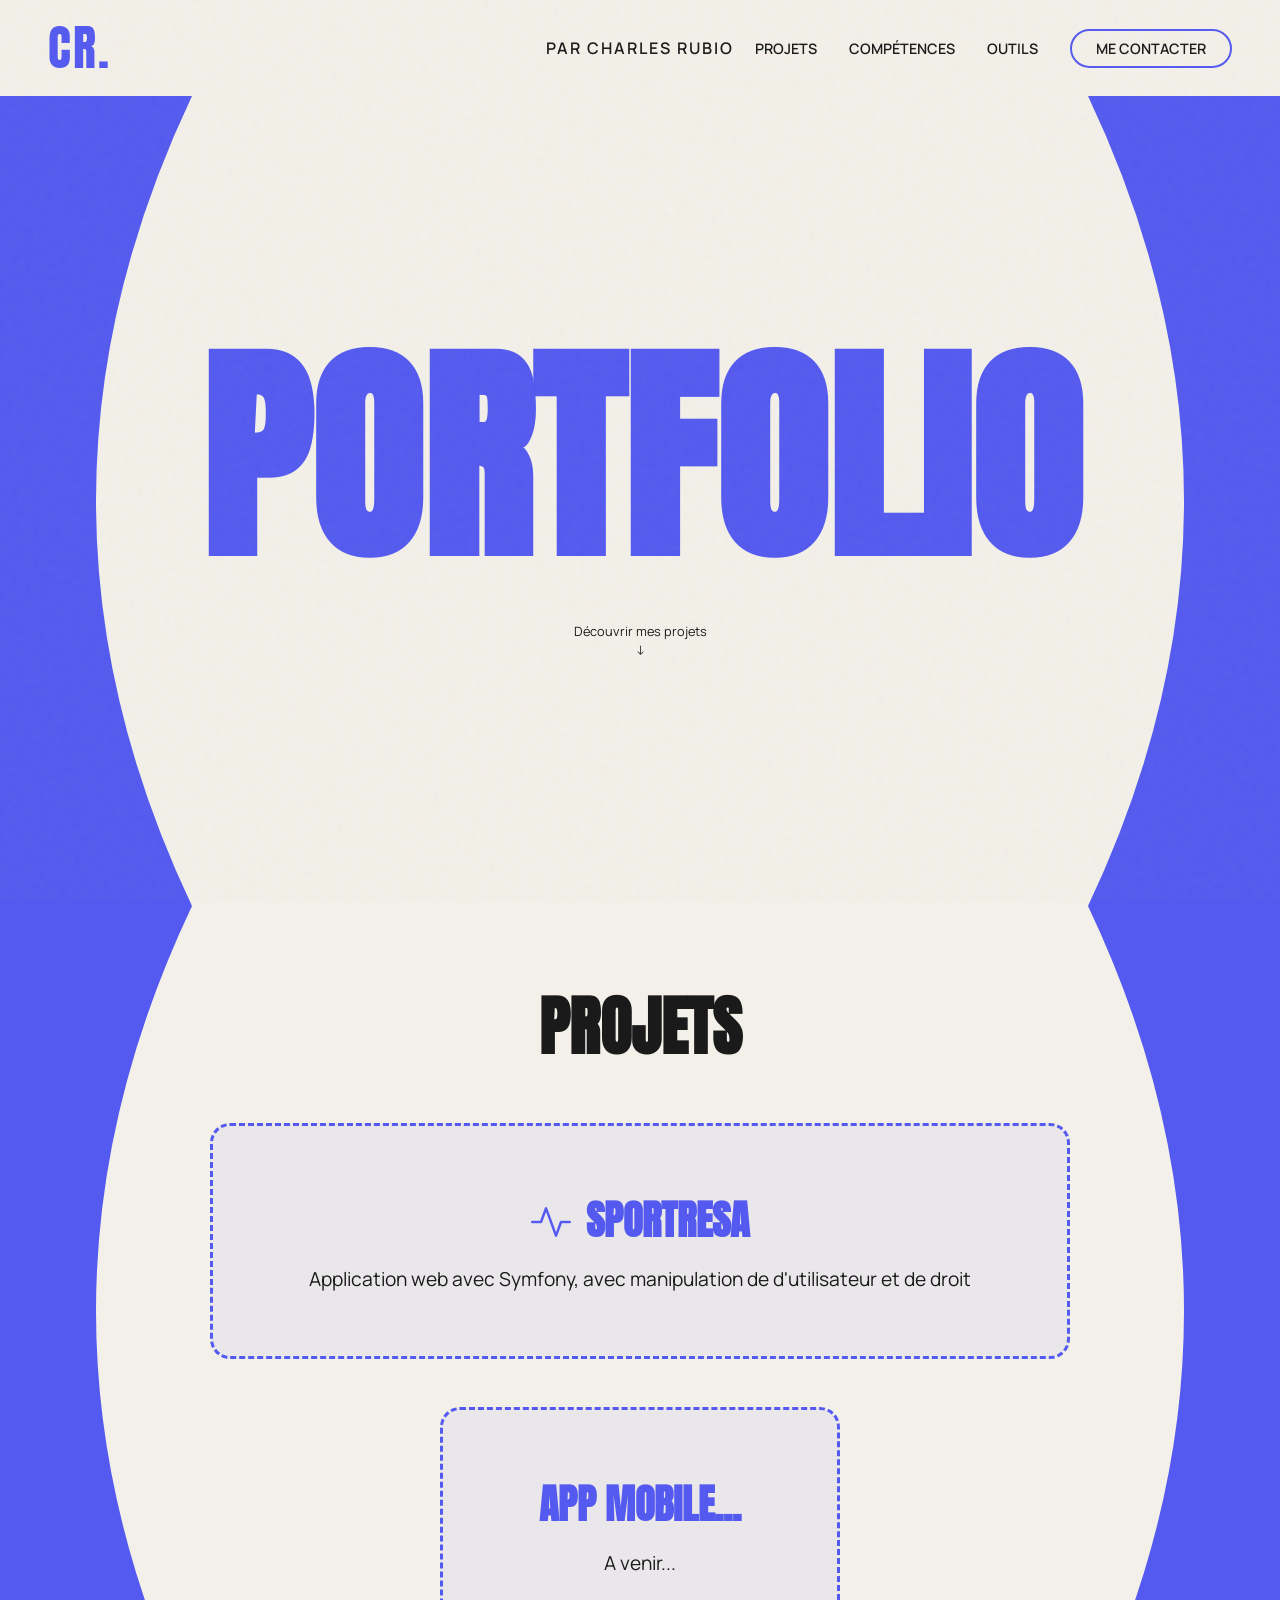
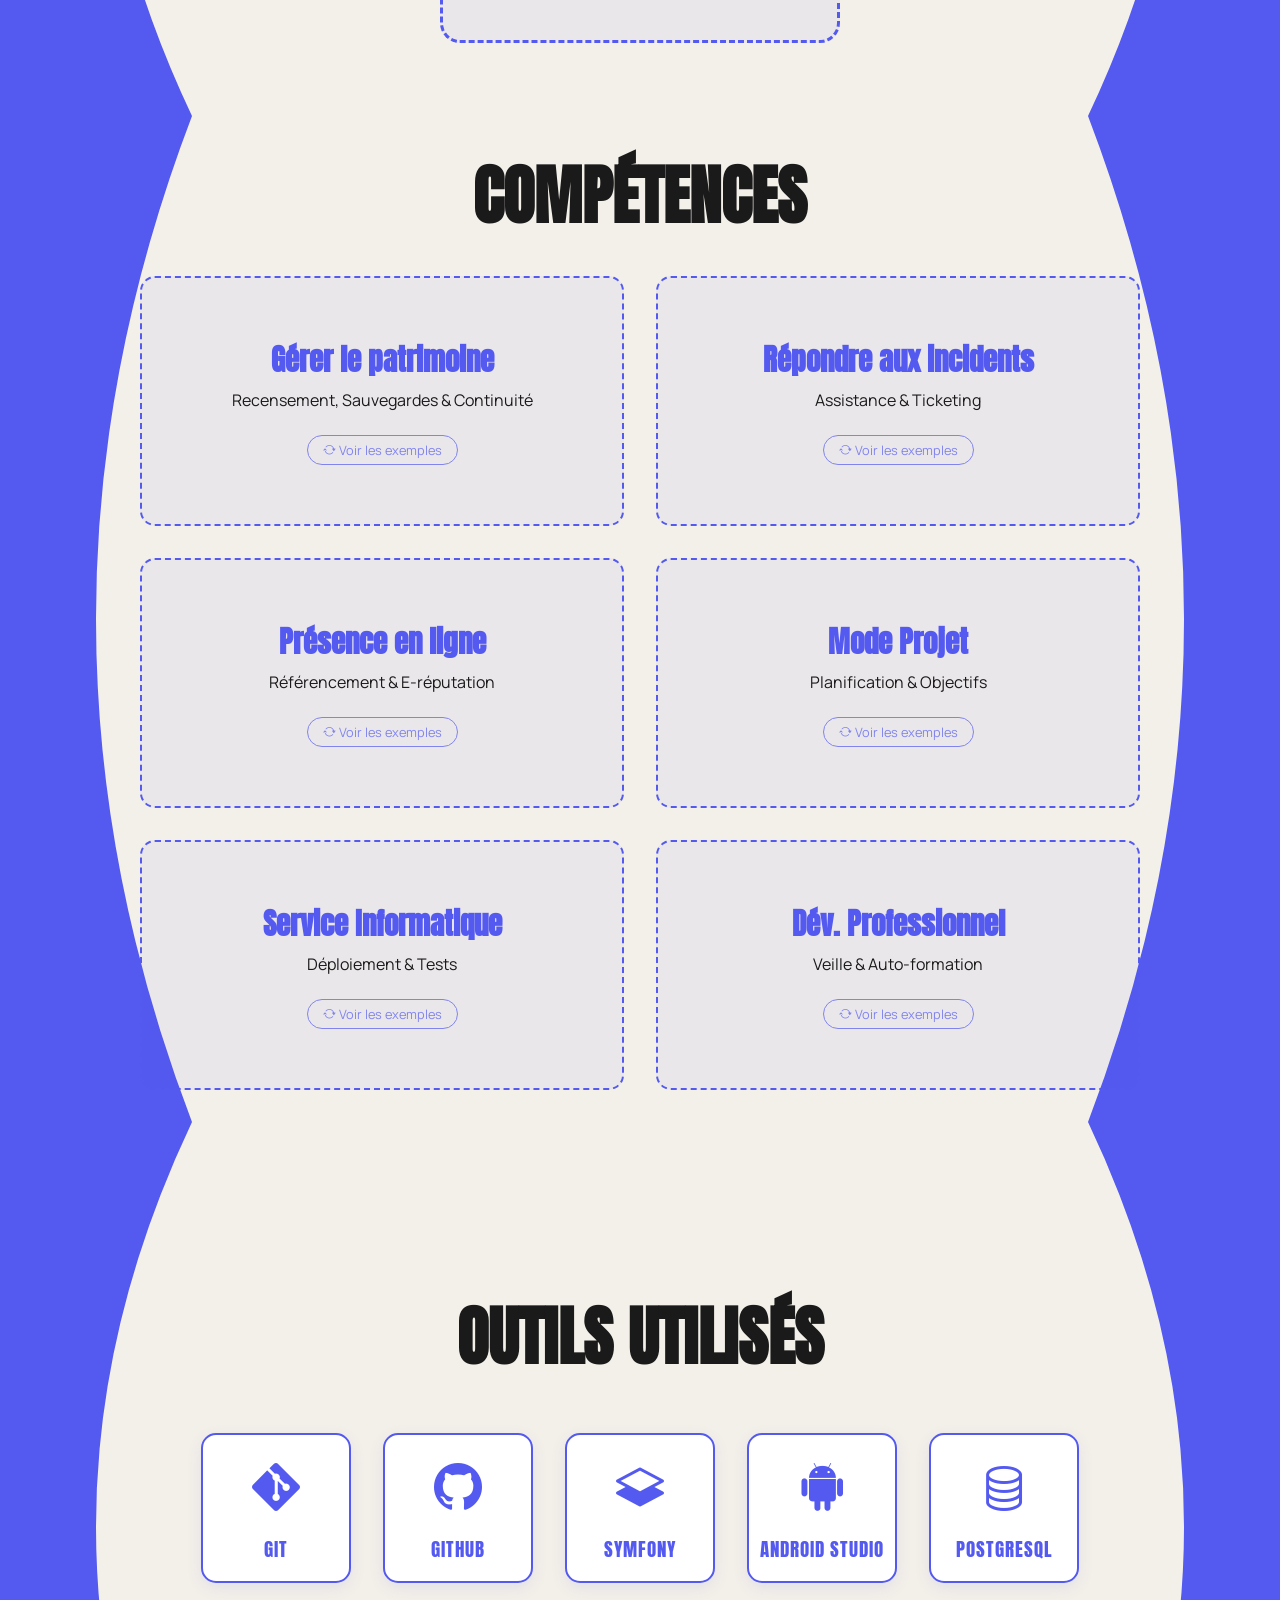
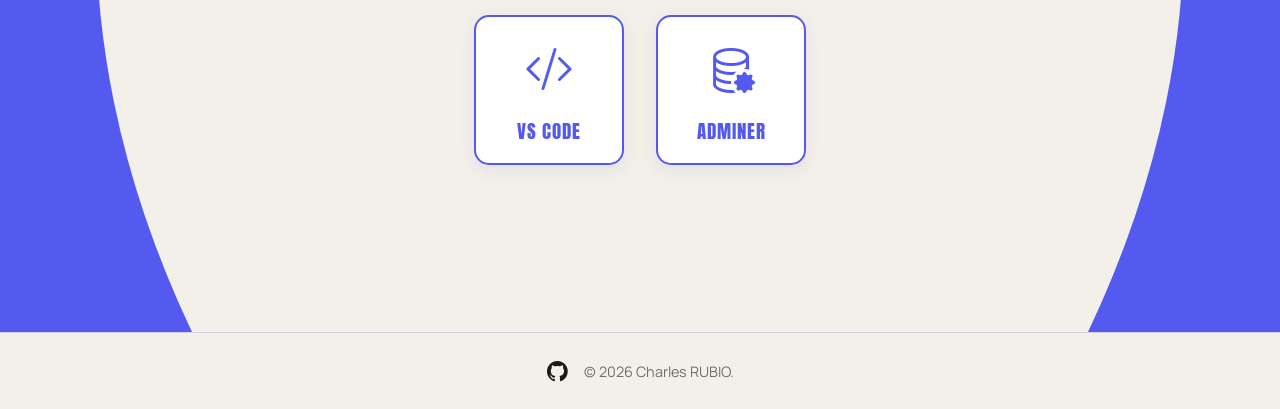
==== index.html @ 104f01c3 "27/03/2026 x2" ====
<!DOCTYPE html>
<html lang="fr">
<head>
    <meta charset="UTF-8">
    <meta name="viewport" content="width=device-width, initial-scale=1.0">
    <title>Portfolio - Charles RUBIO</title>
    
    <link rel="preconnect" href="https://fonts.googleapis.com">
    <link rel="preconnect" href="https://fonts.gstatic.com" crossorigin>
    <link href="https://fonts.googleapis.com/css2?family=Anton&family=Manrope:wght@400;600&display=swap" rel="stylesheet">
    <link rel="stylesheet" href="https://cdn.jsdelivr.net/npm/bootstrap-icons@1.11.3/font/bootstrap-icons.min.css">
    <link rel="stylesheet" href="style.css">
</head>
<body>
    <div class="noise-overlay"></div>

    <header>
        <div class="logo-text">CR.</div>
        
        <p class="author-name-header">Par <span id="myName">Charles RUBIO</span></p>
        
        <nav>
            <ul>
                <li><a href="#projects">Projets</a></li>
                <li><a href="#skills">Compétences</a></li>
                <li><a href="#tools">Outils</a></li>
                <li><a href="#" class="btn-contact">Me contacter</a></li>
            </ul>
        </nav>
    </header>

    <main>
        <section id="hero" class="fullscreen-section">
            <div class="shape-container left">
                <svg viewBox="0 0 100 400" preserveAspectRatio="none">
                    <path d="M0,0 H100 Q0,200 100,400 H0 Z" fill="#545AEF"/>
                </svg>
            </div>

            <div class="hero-content">
                 <div class="center-block">
                    <h1 class="main-title">PORTFOLIO</h1>
                    <div class="scroll-indicator">
                        <a href="#projects" style="text-decoration: none; color: inherit;">
                            <span>Découvrir mes projets</span>
                            <div class="arrow">↓</div>
                        </a>
                    </div>
                </div>
            </div>

            <div class="shape-container right">
                <svg viewBox="0 0 100 400" preserveAspectRatio="none">
                    <path d="M0,0 H100 V400 H0 Q100,200 0,0 Z" fill="#545AEF"/>
                </svg>
            </div>
        </section>


        <section id="projects" class="fullscreen-section">
             <div class="shape-container left">
                <svg viewBox="0 0 100 400" preserveAspectRatio="none">
                    <path d="M0,0 H100 Q0,200 100,400 H0 Z" fill="#545AEF"/>
                </svg>
            </div>

            <div class="projects-content">
                <h2 class="section-title">PROJETS</h2>
                
                <div class="project-placeholder">
                    <h3><i class="bi bi-activity"></i> SportResa</h3>
                    <p>Application web avec Symfony, avec manipulation de d'utilisateur et de droit</p>
                </div>
                <div class="project-placeholder">
                    <h3>App Mobile...</h3>
                    <p>A venir...</p>
                </div>
            </div>

             <div class="shape-container right">
                <svg viewBox="0 0 100 400" preserveAspectRatio="none">
                    <path d="M0,0 H100 V400 H0 Q100,200 0,0 Z" fill="#545AEF"/>
                </svg>
            </div>
        </section>

        <section id="skills" class="fullscreen-section">
            <div class="shape-container left">
                <svg viewBox="0 0 100 400" preserveAspectRatio="none">
                    <path d="M0,0 H100 Q0,200 100,400 H0 Z" fill="#545AEF"/>
                </svg>
            </div>

            <div class="skills-content">
                <h2 class="section-title">COMPÉTENCES</h2>
                
                <div class="skills-grid">
                    
                    <div class="skill-card" onclick="this.classList.toggle('flipped')">
                        <div class="skill-card-inner">
                            <div class="skill-card-front">
                                <h3>Gérer le patrimoine</h3>
                                <p>Recensement, Sauvegardes & Continuité</p>
                                <span class="click-info"><i class="bi bi-arrow-repeat"></i> Voir les exemples</span>
                            </div>
                            <div class="skill-card-back">
                                <h3>Réalisations</h3>
                                <ul>
                                    <li>Cas Incendie OVH</li>
                                    <li>Mise en place GLPI</li>
                                    <li>#########</li>
                                </ul>
                                <a href="/Compétence/comp1.html" class="btn-see-more" onclick="event.stopPropagation()">Voir plus</a>
                            </div>
                        </div>
                    </div>

                    <div class="skill-card" onclick="this.classList.toggle('flipped')">
                        <div class="skill-card-inner">
                            <div class="skill-card-front">
                                <h3>Répondre aux incidents</h3>
                                <p>Assistance & Ticketing</p>
                                <span class="click-info"><i class="bi bi-arrow-repeat"></i> Voir les exemples</span>
                            </div>
                            <div class="skill-card-back">
                                <h3>Réalisations</h3>
                                <ul>
                                    <li>Langage VBA</li>
                                    <li>KeyPassXC</li>
                                    <li>#########</li>
                                </ul>
                                <a href="/Compétence/comp2.html" class="btn-see-more" onclick="event.stopPropagation()">Voir plus</a>
                            </div>
                        </div>
                    </div>

                    <div class="skill-card" onclick="this.classList.toggle('flipped')">
                        <div class="skill-card-inner">
                            <div class="skill-card-front">
                                <h3>Présence en ligne</h3>
                                <p>Référencement & E-réputation</p>
                                <span class="click-info"><i class="bi bi-arrow-repeat"></i> Voir les exemples</span>
                            </div>
                            <div class="skill-card-back">
                                <h3>Réalisations</h3>
                                <ul>
                                    <li>Optimisation SEO (Exemple)</li>
                                    <li>Analyse de trafic Web</li>
                                </ul>
                                <a href="/Compétence/comp3.html" class="btn-see-more" onclick="event.stopPropagation()">Voir plus</a>
                            </div>
                        </div>
                    </div>

                    <div class="skill-card" onclick="this.classList.toggle('flipped')">
                        <div class="skill-card-inner">
                            <div class="skill-card-front">
                                <h3>Mode Projet</h3>
                                <p>Planification & Objectifs</p>
                                <span class="click-info"><i class="bi bi-arrow-repeat"></i> Voir les exemples</span>
                            </div>
                            <div class="skill-card-back">
                                <h3>Réalisations</h3>
                                <ul>
                                    <li>Git & GitHub</li>
                                    <li>SportResa</li>
                                    <li>Projet Mobile</li>
                                </ul>
                                <a href="/Compétence/comp4.html" class="btn-see-more" onclick="event.stopPropagation()">Voir plus</a>
                            </div>
                        </div>
                    </div>

                    <div class="skill-card" onclick="this.classList.toggle('flipped')">
                        <div class="skill-card-inner">
                            <div class="skill-card-front">
                                <h3>Service Informatique</h3>
                                <p>Déploiement & Tests</p>
                                <span class="click-info"><i class="bi bi-arrow-repeat"></i> Voir les exemples</span>
                            </div>
                            <div class="skill-card-back">
                                <h3>Réalisations</h3>
                                <ul>
                                    <li>###</li>
                                    <li>###</li>
                                    <li>###</li>
                                </ul>
                                <a href="/Compétence/comp5.html" class="btn-see-more" onclick="event.stopPropagation()">Voir plus</a>
                            </div>
                        </div>
                    </div>

                    <div class="skill-card" onclick="this.classList.toggle('flipped')">
                        <div class="skill-card-inner">
                            <div class="skill-card-front">
                                <h3>Dév. Professionnel</h3>
                                <p>Veille & Auto-formation</p>
                                <span class="click-info"><i class="bi bi-arrow-repeat"></i> Voir les exemples</span>
                            </div>
                            <div class="skill-card-back">
                                <h3>Réalisations</h3>
                                <ul>
                                    <li>Veille Informatique</li>
                                    <li>###</li>
                                    <li>###</li>
                                </ul>
                                <a href="/Compétence/comp6.html" class="btn-see-more" onclick="event.stopPropagation()">Voir plus</a>
                            </div>
                        </div>
                    </div>

                </div>
            </div>

            <div class="shape-container right">
                <svg viewBox="0 0 100 400" preserveAspectRatio="none">
                    <path d="M0,0 H100 V400 H0 Q100,200 0,0 Z" fill="#545AEF"/>
                </svg>
            </div>
        </section>

        <section id="tools" class="fullscreen-section">
            <div class="shape-container left">
                <svg viewBox="0 0 100 400" preserveAspectRatio="none">
                    <path d="M0,0 H100 Q0,200 100,400 H0 Z" fill="#545AEF"/>
                </svg>
            </div>

            <div class="tools-content">
                <h2 class="section-title">OUTILS UTILISÉS</h2>
                
                <div class="tools-grid">
                    
                    <div class="tool-card">
                        <i class="bi bi-git"></i>
                        <span>Git</span>
                    </div>

                    <div class="tool-card">
                        <i class="bi bi-github"></i>
                        <span>GitHub</span>
                    </div>

                    <div class="tool-card">
                        <i class="bi bi-layers-half"></i> 
                        <span>Symfony</span>
                    </div>

                    <div class="tool-card">
                        <i class="bi bi-android2"></i>
                        <span>Android Studio</span>
                    </div>

                    <div class="tool-card">
                        <i class="bi bi-database"></i>
                        <span>PostgreSQL</span>
                    </div>

                    <div class="tool-card">
                        <i class="bi bi-code-slash"></i>
                        <span>VS Code</span>
                    </div>

                    <div class="tool-card">
                        <i class="bi bi-database-gear"></i>
                        <span>Adminer</span>
                    </div>

                </div>
            </div>

            <div class="shape-container right">
                <svg viewBox="0 0 100 400" preserveAspectRatio="none">
                    <path d="M0,0 H100 V400 H0 Q100,200 0,0 Z" fill="#545AEF"/>
                </svg>
            </div>
        </section>

    </main> 
    
    <footer>
        <div class="footer-content">
            <div class="social-links">
                <a href="https://github.com/Charlous4" target="_blank" title="Mon GitHub">
                    <i class="bi bi-github"></i>
                </a>
            </div>
            <p>&copy; 2026 Charles RUBIO.</p>
        </div>
    </footer>

    <div id="contactModal" class="modal-overlay">
        <div class="modal-content">
            <span class="close-modal">&times;</span>
            
            <h2>Me contacter</h2>
            
            
            <div class="contact-info">
                <div class="contact-item">
                    <i class="bi bi-phone"></i>
                    <a href="tel:+33769404542">07 69 40 45 42</a>
                </div>

                <div class="contact-item">
                    <i class="bi bi-envelope"></i>
                    <a href="mailto:charles-rubio@outlook.com">charles.rubio@outlook.fr</a>
                </div>

                <div class="contact-item">
                    <i class="bi bi-envelope-at"></i>
                    <a href="mailto:charles.rubio@lycee-guychauvet.fr">charles.rubio@lycee-guychauvet.fr</a>
                </div>
            </div>
        </div>
    </div>

    

   <script src="script.js"></script>
</body>
</html>
---- style.css ----
/* --- Variables & Reset --- */
:root {
    --bg-color: #F3F0E9;
    --accent-color: #545AEF;
    --text-dark: #1a1a1a;
    --font-display: 'Anton', sans-serif;
    --font-body: 'Manrope', sans-serif;
}

html {
    scroll-behavior: smooth;
}

* {
    margin: 0;
    padding: 0;
    box-sizing: border-box;
}

body {
    background-color: var(--bg-color);
    font-family: var(--font-body);
    color: var(--accent-color);
    overflow-x: hidden;
    display: flex;
    flex-direction: column;
}

/* --- Texture (Noise) --- */
.noise-overlay {
    position: fixed;
    top: 0;
    left: 0;
    width: 100%;
    height: 100%;
    pointer-events: none;
    z-index: 999;
    opacity: 0.04;
    background-image: url("data:image/svg+xml,%3Csvg viewBox='0 0 200 200' xmlns='http://www.w3.org/2000/svg'%3E%3Cfilter id='noiseFilter'%3E%3CfeTurbulence type='fractalNoise' baseFrequency='0.65' numOctaves='3' stitchTiles='stitch'/%3E%3C/filter%3E%3Crect width='100%25' height='100%25' filter='url(%23noiseFilter)'/%3E%3C/svg%3E");
}

/* --- Header / Navigation --- */
header {
    position: relative;
    display: flex;
    justify-content: space-between;
    align-items: center;
    padding: 1.5rem 3rem; 
    z-index: 100;
}

/* NOUVEAU : Style du Logo Texte (CR.) */
.logo-text {
    font-family: var(--font-display);
    font-size: 3rem;
    color: var(--accent-color);
    letter-spacing: 2px;
    line-height: 1;
    cursor: default;
}

/* Centrage du nom dans le header */
.author-name-header {
    position: absolute;
    left: 50%;
    transform: translateX(-50%);
    font-family: var(--font-body);
    font-weight: 600;
    text-transform: uppercase;
    letter-spacing: 2px;
    color: var(--text-dark);
    margin: 0;
    white-space: nowrap;
}

nav ul {
    list-style: none;
    display: flex;
    gap: 2rem;
    align-items: center;
}

nav a {
    text-decoration: none;
    color: var(--text-dark);
    font-weight: 600;
    font-size: 0.9rem;
    text-transform: uppercase;
    transition: color 0.3s;
}

nav a:hover {
    color: var(--accent-color);
}

.btn-contact {
    border: 2px solid var(--accent-color);
    padding: 0.5rem 1.5rem;
    border-radius: 50px;
    transition: all 0.3s ease;
}

.btn-contact:hover {
    background-color: var(--accent-color);
    color: white;
}


/* --- Main Layout & Sections --- */
main {
    width: 100%;
}

/* Classe générique pour chaque slide (Hero, Projets, Skills...) */
.fullscreen-section {
    min-height: 90vh;
    position: relative;
    display: flex;
    justify-content: center;
    align-items: center;
    padding: 2rem 0;
}

/* --- Les Formes Bleues (SVG) --- */
.shape-container {
    position: absolute;
    top: 0;
    bottom: 0;
    width: 15vw;
    max-width: 200px;
    z-index: 1;
}

.shape-container.left { left: 0; }
.shape-container.right { right: 0; }

.shape-container svg {
    width: 100%;
    height: 100%;
    fill: var(--accent-color);
}

/* --- Contenu Hero (Slide 1) --- */
.hero-content {
    z-index: 5;
    text-align: center;
    position: relative;
    display: flex;
    align-items: center;
    justify-content: center;
    width: 100%;
}

.center-block {
    display: flex;
    flex-direction: column;
    align-items: center;
}

.main-title {
    font-family: var(--font-display);
    font-size: clamp(4rem, 18vw, 15rem); 
    line-height: 1;
    text-transform: uppercase;
    color: var(--accent-color);
    margin: 0;
    opacity: 0;
    transform: scale(0.9);
}

/* --- Contenu Projets (Slide 2) --- */
.projects-content {
    z-index: 5;
    text-align: center;
    display: flex;
    flex-direction: column;
    align-items: center;
    gap: 3rem;
    width: 100%;
    max-width: 1200px;
}

.section-title {
    font-family: var(--font-display);
    font-size: 4rem;
    text-transform: uppercase;
    color: var(--text-dark);
    margin: 0;
}

/* Le cadre en pointillés projets */
.project-placeholder {
    border: 3px dashed var(--accent-color);
    padding: 4rem 6rem;
    border-radius: 20px;
    background: rgba(84, 90, 239, 0.05);
    transition: transform 0.3s ease;
    cursor: pointer;
}

.project-placeholder:hover {
    transform: translateY(-10px);
    background: rgba(84, 90, 239, 0.1);
}

.project-placeholder h3 {
    font-family: var(--font-display);
    font-size: 2.5rem;
    text-transform: uppercase;
    margin-bottom: 1rem;
    color: var(--accent-color);
    
    /* Centrage icône + texte */
    display: flex; 
    align-items: center; 
    justify-content: center;
    gap: 15px;
}

.project-placeholder p {
    font-size: 1.2rem;
    color: var(--text-dark);
}

/* --- Contenu Compétences (Slide 3 - Grille) --- */
.skills-content {
    z-index: 5;
    display: flex;
    flex-direction: column;
    align-items: center;
    width: 100%;
    padding: 0 2rem;
}

.skills-grid {
    display: grid;
    /* 2 colonnes x 3 lignes */
    grid-template-columns: repeat(2, 1fr); 
    gap: 2rem;
    width: 100%;
    max-width: 1000px;
    margin-top: 2rem;
}

.skill-card {
   background-color: transparent;
    
    /* C'EST ICI QUE TU RÈGLES LA TAILLE */
    /* Essaie de passer de 250px à 300px, 320px ou même 350px */
    min-height: 320px; 
    
    perspective: 1000px;
    cursor: pointer;
}

.skill-card:hover {
    transform: translateY(-5px);
    background: rgba(84, 90, 239, 0.15);
}

.skill-card h3 {
    font-family: var(--font-display);
    font-size: 1.8rem;
    color: var(--accent-color);
    margin-bottom: 0.5rem;
}

.skill-card p {
    font-size: 1rem;
    color: var(--text-dark);
}

/* --- Indicateur Scroll --- */
.scroll-indicator {
    margin-top: 3rem;
    font-size: 0.8rem;
    color: var(--text-dark);
    display: flex;
    flex-direction: column;
    align-items: center;
    gap: 0.5rem;
    opacity: 0;
    animation: fadeIn 1s ease 1s forwards;
    cursor: pointer;
}

.arrow {
    animation: bounce 2s infinite;
}

@keyframes bounce {
    0%, 20%, 50%, 80%, 100% {transform: translateY(0);}
    40% {transform: translateY(-5px);}
    60% {transform: translateY(-3px);}
}

@keyframes fadeIn {
    to { opacity: 1; }
}

/* --- MOBILE RESPONSIVENESS (Tout regroupé ici) --- */
@media (max-width: 768px) {
    .shape-container { width: 10vw; }
    
    header { 
        padding: 1.5rem; 
        flex-direction: column; 
        gap: 1rem;
    }
    
    /* Nom sous le logo sur mobile */
    .author-name-header {
        position: static;
        transform: none;
        margin-top: 5px;
        font-size: 0.9rem;
    }

    /* Ajustement taille logo texte mobile */
    .logo-text {
        font-size: 2.5rem;
    }

    nav ul { display: none; } /* Menu caché */
    
    .section-title { font-size: 2.5rem; }
    
    .project-placeholder { padding: 2rem; width: 80%; }
    
    .skills-grid {
        grid-template-columns: 1fr; /* 1 seule colonne sur mobile */
    }
}
.skills-content {
    /* (Garde le style existant) */
    z-index: 5;
    display: flex;
    flex-direction: column;
    align-items: center;
    width: 100%;
    padding: 0 2rem;
}

.skills-grid {
    display: grid;
    grid-template-columns: repeat(2, 1fr); 
    gap: 2rem;
    width: 100%;
    max-width: 1000px;
    margin-top: 2rem;
}

/* Le conteneur de la carte (La scène 3D) */
.skill-card {
    background-color: transparent; /* Transparent car c'est l'inner qui a la couleur */
    min-height: 250px; /* On augmente la hauteur pour que le dos rentre bien */
    perspective: 1000px; /* Donne la profondeur 3D */
    cursor: pointer;
}

/* L'élément qui tourne */
.skill-card-inner {
    position: relative;
    width: 100%;
    height: 100%;
    text-align: center;
    transition: transform 0.6s; /* Durée de l'animation */
    transform-style: preserve-3d;
}

/* La classe qu'on ajoute en JS pour retourner la carte */
.skill-card.flipped .skill-card-inner {
    transform: rotateY(180deg);
}

.skill-card-front, .skill-card-back {
    position: absolute;
    top: 0;  /* <-- AJOUT IMPORTANT */
    left: 0; /* <-- AJOUT IMPORTANT */
    width: 100%;
    height: 100%;
    -webkit-backface-visibility: hidden; /* Safari */
    backface-visibility: hidden; /* Cache le dos quand on est de face */
    
    border: 2px dashed var(--accent-color);
    border-radius: 15px;
    padding: 2rem;
    display: flex;
    flex-direction: column;
    justify-content: center;
    align-items: center;
}

/* --- FACE AVANT --- */
.skill-card-front {
    background: rgba(84, 90, 239, 0.05); /* Le fond léger est ici maintenant */
    color: var(--text-dark);
    transform: rotateY(0deg); /* <-- AJOUT IMPORTANT pour corriger le bug */
    z-index: 2; /* S'assure que l'avant est bien au-dessus par défaut */
}

.skill-card-front h3 {
    font-family: var(--font-display);
    font-size: 1.8rem;
    color: var(--accent-color);
    margin-bottom: 0.5rem;
}

.click-info {
    margin-top: 1.5rem;
    font-size: 0.8rem;
    opacity: 0.7;
    color: var(--accent-color);
    border: 1px solid var(--accent-color);
    padding: 5px 15px;
    border-radius: 20px;
}

/* --- FACE ARRIÈRE --- */
.skill-card-back {
    background: var(--accent-color); /* Fond bleu opaque */
    color: white; 
    transform: rotateY(180deg);
    border-style: solid;
    z-index: 1; /* L'arrière reste derrière par défaut */
}

.skill-card-back h3 {
    font-family: var(--font-display);
    font-size: 1.5rem;
    border-bottom: 2px solid white;
    padding-bottom: 5px;
    margin-bottom: 1rem;
}

.skill-card-back ul {
    list-style: none;
    padding: 0;
    text-align: center;
}

.skill-card-back li {
    margin-bottom: 8px;
    font-size: 1rem;
}

/* --- RESPONSIVE --- */
@media (max-width: 768px) {
    .skills-grid {
        grid-template-columns: 1fr; 
    }
}

/* --- SECTION 4 : OUTILS (Petits carrés) --- */

.tools-content {
    z-index: 5;
    display: flex;
    flex-direction: column;
    align-items: center;
    width: 100%;
    padding: 0 2rem;
}

.tools-grid {
    display: flex;
    justify-content: center;
    flex-wrap: wrap; /* Permet de passer à la ligne si besoin */
    gap: 2rem;
    width: 100%;
    max-width: 900px;
    margin-top: 3rem;
}

.tool-card {
    /* Forme carrée */
    width: 150px;
    height: 150px;
    
    /* Style */
    background: white; /* Fond blanc pour ressortir sur le crème */
    border: 2px solid var(--accent-color); /* Bordure pleine pour changer des pointillés */
    border-radius: 15px;
    
    /* Centrage */
    display: flex;
    flex-direction: column;
    justify-content: center;
    align-items: center;
    gap: 15px;
    
    /* Animation */
    transition: all 0.3s ease;
    cursor: default;
    box-shadow: 0 5px 15px rgba(84, 90, 239, 0.1);
}

.tool-card:hover {
    transform: translateY(-10px) rotate(3deg); /* Petit effet fun au survol */
    background: var(--accent-color);
    color: white;
}

.tool-card i {
    font-size: 3rem; /* Grosse icône */
    transition: color 0.3s;
}

.tool-card span {
    font-family: var(--font-display);
    font-size: 1.2rem;
    text-transform: uppercase;
    letter-spacing: 1px;
}

/* Changement de couleur au survol */
.tool-card:hover i {
    color: white;
}

/* --- RESPONSIVE OUTILS --- */
@media (max-width: 768px) {
    .tool-card {
        width: 120px;
        height: 120px;
    }
    
    .tool-card i {
        font-size: 2rem;
    }
    
    .tool-card span {
        font-size: 1rem;
    }
}

/* --- FOOTER COMPACT --- */
footer {
    /* On réduit drastiquement le padding (de 3rem à 1rem) */
    padding: 1.5rem 0; 
    text-align: center;
    border-top: 1px solid rgba(84, 90, 239, 0.2);
    margin-top: auto;
}

.footer-content {
    display: flex;
    /* C'est ICI le secret : 'row' met les éléments côte à côte */
    flex-direction: row; 
    justify-content: center;
    align-items: center; /* Centre verticalement l'icône et le texte */
    gap: 1rem; /* Petit espace entre l'icône GitHub et le texte */
}

.social-links a {
    color: var(--text-dark);
    font-size: 1.3rem; /* Taille de l'icône ajustée */
    transition: transform 0.3s, color 0.3s;
    display: flex; /* Assure que l'icône est bien centrée */
}

.social-links a:hover {
    color: var(--accent-color);
    transform: scale(1.1); /* Petit effet de zoom au survol */
}

footer p {
    font-size: 0.9rem;
    opacity: 0.6;
    color: var(--text-dark);
    margin: 0; /* IMPORTANT : Enlève la marge par défaut du paragraphe */
}

/* --- FENÊTRE MODALE (Contact) --- */

/* Le fond sombre derrière la fenêtre */
.modal-overlay {
    display: none; /* Caché par défaut */
    position: fixed;
    z-index: 2000; /* Au-dessus de TOUT (le header est à 100) */
    left: 0;
    top: 0;
    width: 100%;
    height: 100%;
    background-color: rgba(26, 26, 26, 0.8); /* Fond sombre transparent */
    backdrop-filter: blur(5px); /* Petit effet de flou moderne */
    
    /* Flex pour centrer la boîte */
    justify-content: center;
    align-items: center;
    opacity: 0;
    transition: opacity 0.3s ease;
}

/* La boîte blanche au milieu */
.modal-content {
    background-color: #fff;
    padding: 3rem;
    border-radius: 20px;
    border: 2px solid var(--accent-color);
    width: 90%;
    max-width: 500px;
    position: relative;
    text-align: center;
    box-shadow: 0 10px 30px rgba(0,0,0,0.3);
    transform: scale(0.8);
    transition: transform 0.3s ease;
}

/* Animation d'ouverture */
.modal-overlay.active {
    opacity: 1;
}
.modal-overlay.active .modal-content {
    transform: scale(1);
}

/* Bouton fermer (la croix) */
.close-modal {
    position: absolute;
    top: 15px;
    right: 20px;
    font-size: 2rem;
    color: var(--text-dark);
    cursor: pointer;
    transition: color 0.3s;
}
.close-modal:hover { color: var(--accent-color); }

/* Contenu */
.modal-content h2 {
    font-family: var(--font-display);
    font-size: 2.5rem;
    color: var(--accent-color);
    margin-bottom: 0.5rem;
}

.modal-subtitle {
    margin-bottom: 2rem;
    color: var(--text-dark);
}

.contact-item {
    display: flex;
    align-items: center;
    gap: 15px;
    background: rgba(84, 90, 239, 0.05);
    padding: 1rem;
    border-radius: 10px;
    margin-bottom: 1rem;
    transition: background 0.3s;
}

.contact-item:hover {
    background: rgba(84, 90, 239, 0.15);
}

.contact-item i {
    font-size: 1.5rem;
    color: var(--accent-color);
}

.contact-item a {
    text-decoration: none;
    color: var(--text-dark);
    font-weight: 600;
    font-size: 1rem;
    word-break: break-all; /* Pour éviter que les mails longs dépassent sur mobile */
}

/* --- BOUTON "VOIR PLUS" (Dos de la carte) --- */
.btn-see-more {
    display: inline-block;
   margin-top: 1.5rem; /* Espace au-dessus du bouton */
    padding: 0.4rem 1.2rem;
    border: 2px solid white;
    border-radius: 50px;
    color: white;
    text-decoration: none;
    font-family: var(--font-body);
    font-weight: 600;
    font-size: 0.85rem;
    text-transform: uppercase;
    transition: all 0.3s ease;
}

.btn-see-more:hover {
    background-color: white;
    color: var(--accent-color); /* Le texte devient bleu au survol */
    transform: scale(1.05); /* Petit zoom */
}

/* =========================================
   STYLES DES SOUS-PAGES (COMPÉTENCES)
========================================= */

.subpage-body {
    /* Évite que le contenu soit caché sous un petit écran */
    display: block; 
    height: auto;
    min-height: 100vh;
}

.subpage-header {
    padding: 2rem 3rem;
    display: flex;
    justify-content: flex-start; /* Aligne le bouton à gauche */
    z-index: 100;
    position: relative;
    min-height: auto; /* Annule la hauteur de l'accueil */
}

/* Bouton Retour */
.btn-retour {
    display: inline-flex;
    align-items: center;
    gap: 10px;
    font-family: var(--font-body);
    font-weight: 600;
    font-size: 1.1rem;
    color: var(--text-dark);
    text-decoration: none;
    text-transform: uppercase;
    transition: transform 0.3s, color 0.3s;
}

.btn-retour i {
    font-size: 1.5rem;
    transition: transform 0.3s;
}

.btn-retour:hover {
    color: var(--accent-color);
}

.btn-retour:hover i {
    transform: translateX(-5px); /* La flèche recule un peu au survol */
}

/* Contenu Principal de la page Compétence */
.comp-main {
    padding: 0 3rem 4rem 3rem;
    max-width: 1000px;
    margin: 0 auto;
    width: 100%;
}

.comp-title {
    font-family: var(--font-display);
    font-size: clamp(2.5rem, 5vw, 4rem);
    color: var(--accent-color);
    text-align: center;
    margin-bottom: 3rem;
    letter-spacing: 1px;
}

/* Boîte de contenu */
.comp-content-box {
    background: rgba(255, 255, 255, 0.6);
    border: 2px solid var(--accent-color);
    border-radius: 20px;
    padding: 3rem;
}

.comp-intro h2, .comp-projects h2 {
    font-family: var(--font-display);
    color: var(--accent-color);
    font-size: 2rem;
    margin-bottom: 1rem;
    text-transform: uppercase;
}

.comp-intro p {
    font-size: 1.1rem;
    line-height: 1.6;
    color: var(--text-dark);
    margin-bottom: 3rem;
}

/* Style des réalisations */
.project-detail {
    background: white;
    border-left: 5px solid var(--accent-color);
    padding: 1.5rem;
    margin-bottom: 1.5rem;
    border-radius: 0 10px 10px 0;
    box-shadow: 0 4px 15px rgba(0,0,0,0.05);
    transition: transform 0.3s;
}

.project-detail:hover {
    transform: translateX(10px); /* Petit effet d'avancée */
}

.project-detail h3 {
    font-size: 1.3rem;
    color: var(--text-dark);
    margin-bottom: 0.5rem;
}

.project-detail p {
    color: #444;
    line-height: 1.5;
}

/* Responsive pour les sous-pages */
@media (max-width: 768px) {
    .subpage-header { padding: 1.5rem; }
    .comp-main { padding: 0 1.5rem 3rem 1.5rem; }
    .comp-content-box { padding: 1.5rem; }
}
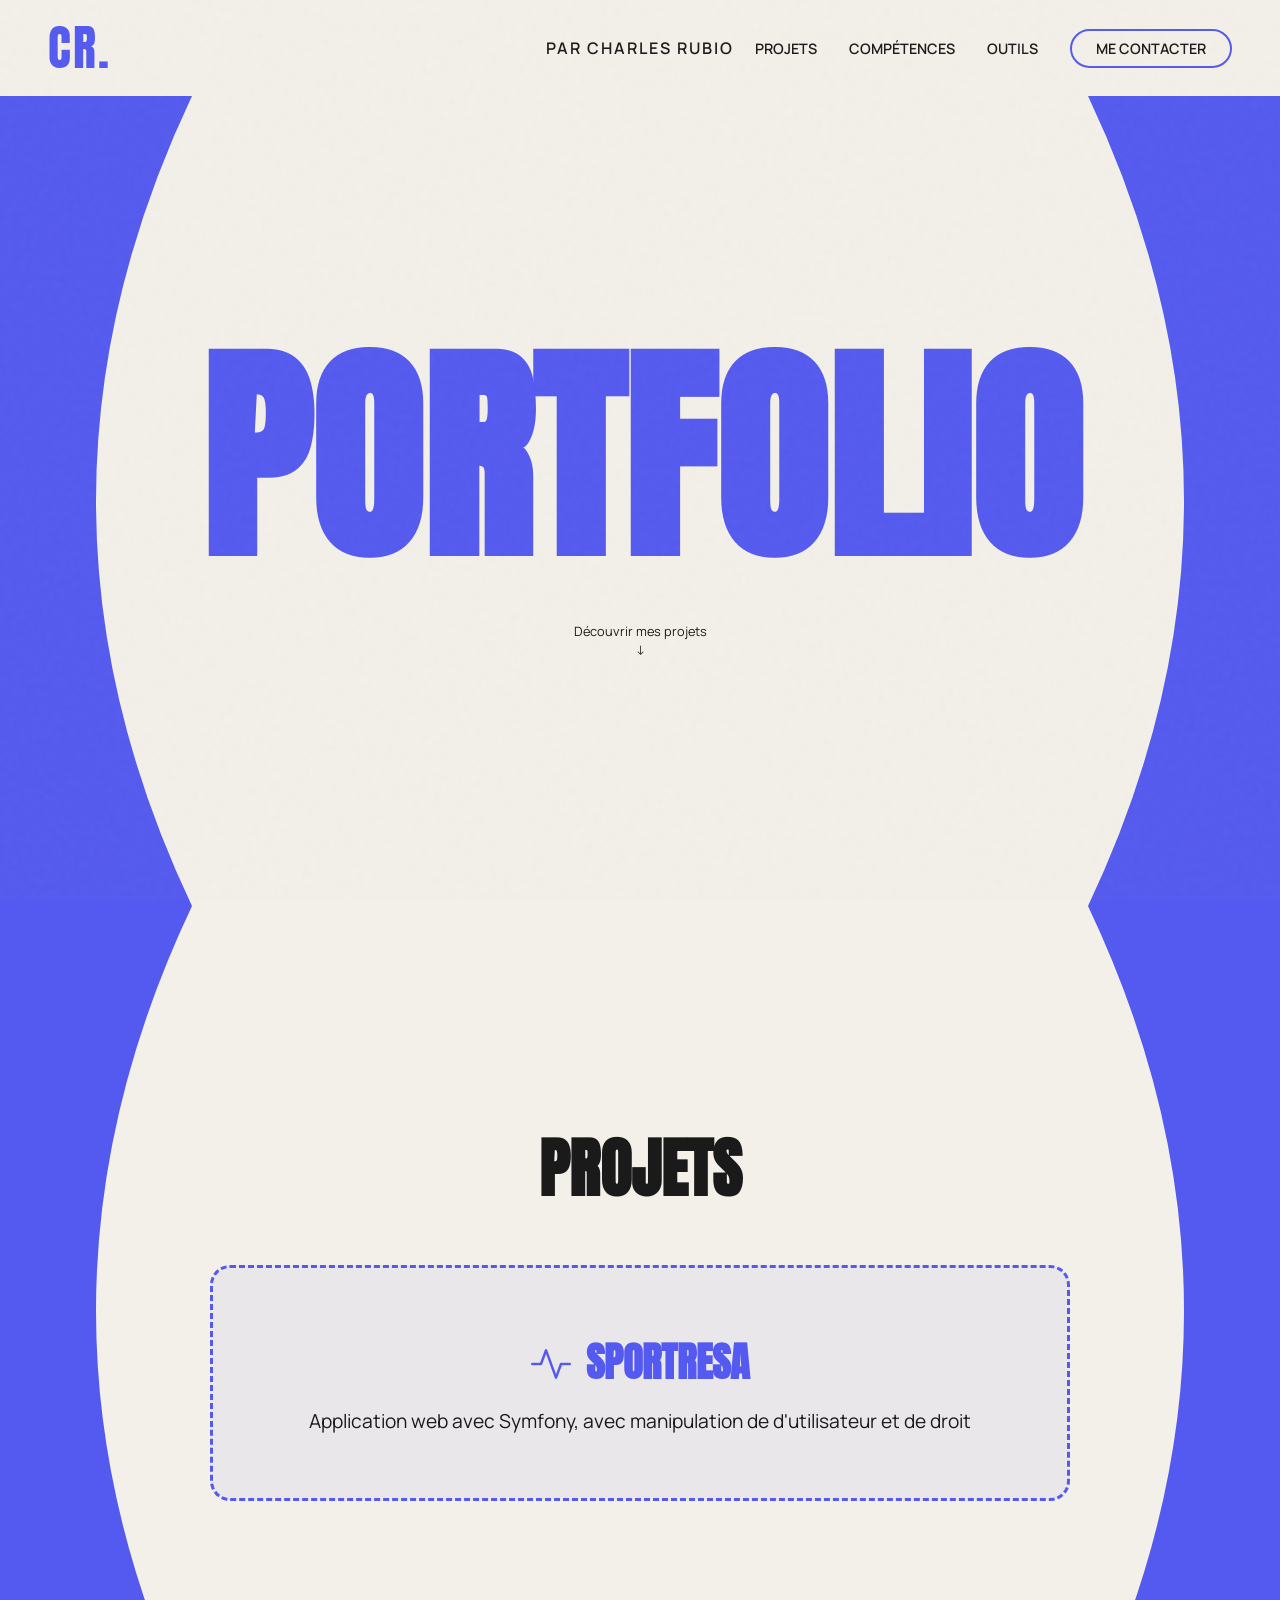
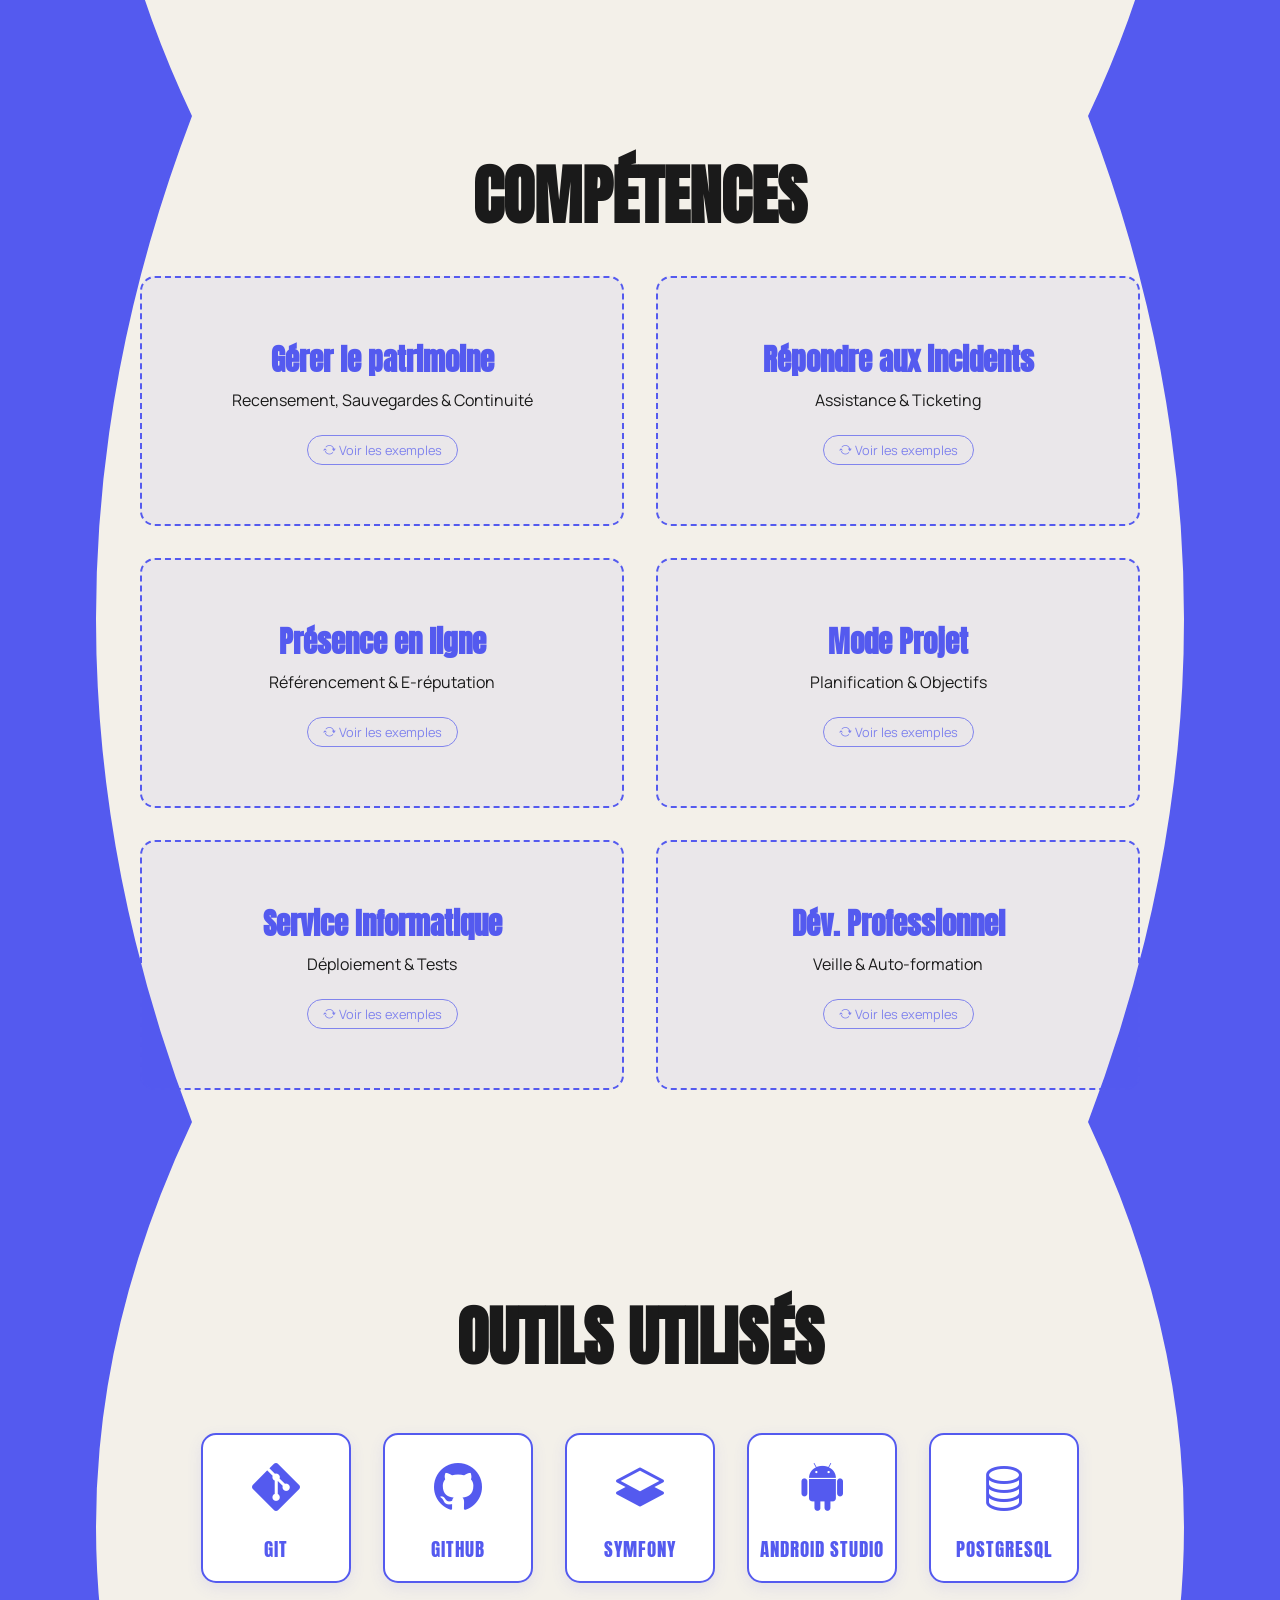
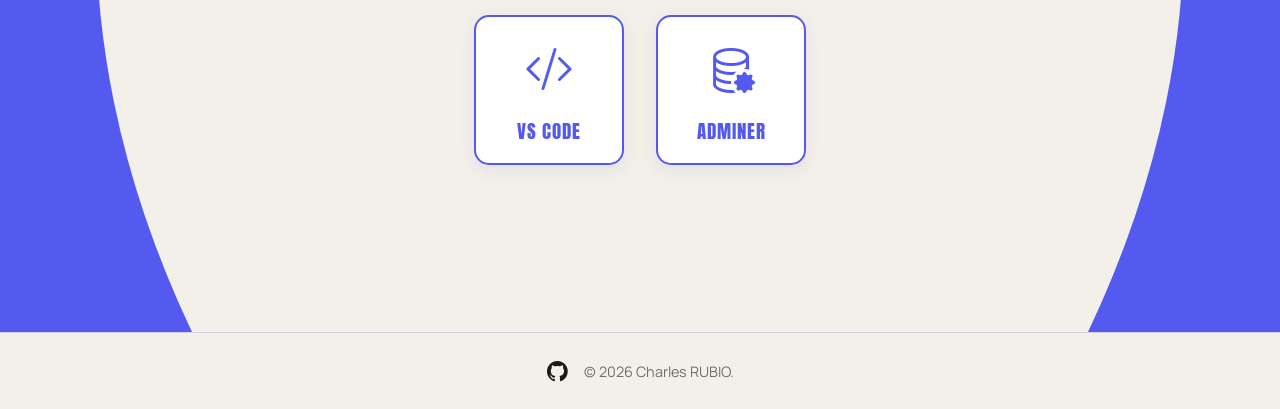
==== commit d925391a: "07/04/26" ====
--- a/index.html
+++ b/index.html
@@ -71,10 +71,6 @@
                     <h3><i class="bi bi-activity"></i> SportResa</h3>
                     <p>Application web avec Symfony, avec manipulation de d'utilisateur et de droit</p>
                 </div>
-                <div class="project-placeholder">
-                    <h3>App Mobile...</h3>
-                    <p>A venir...</p>
-                </div>
             </div>
 
              <div class="shape-container right">
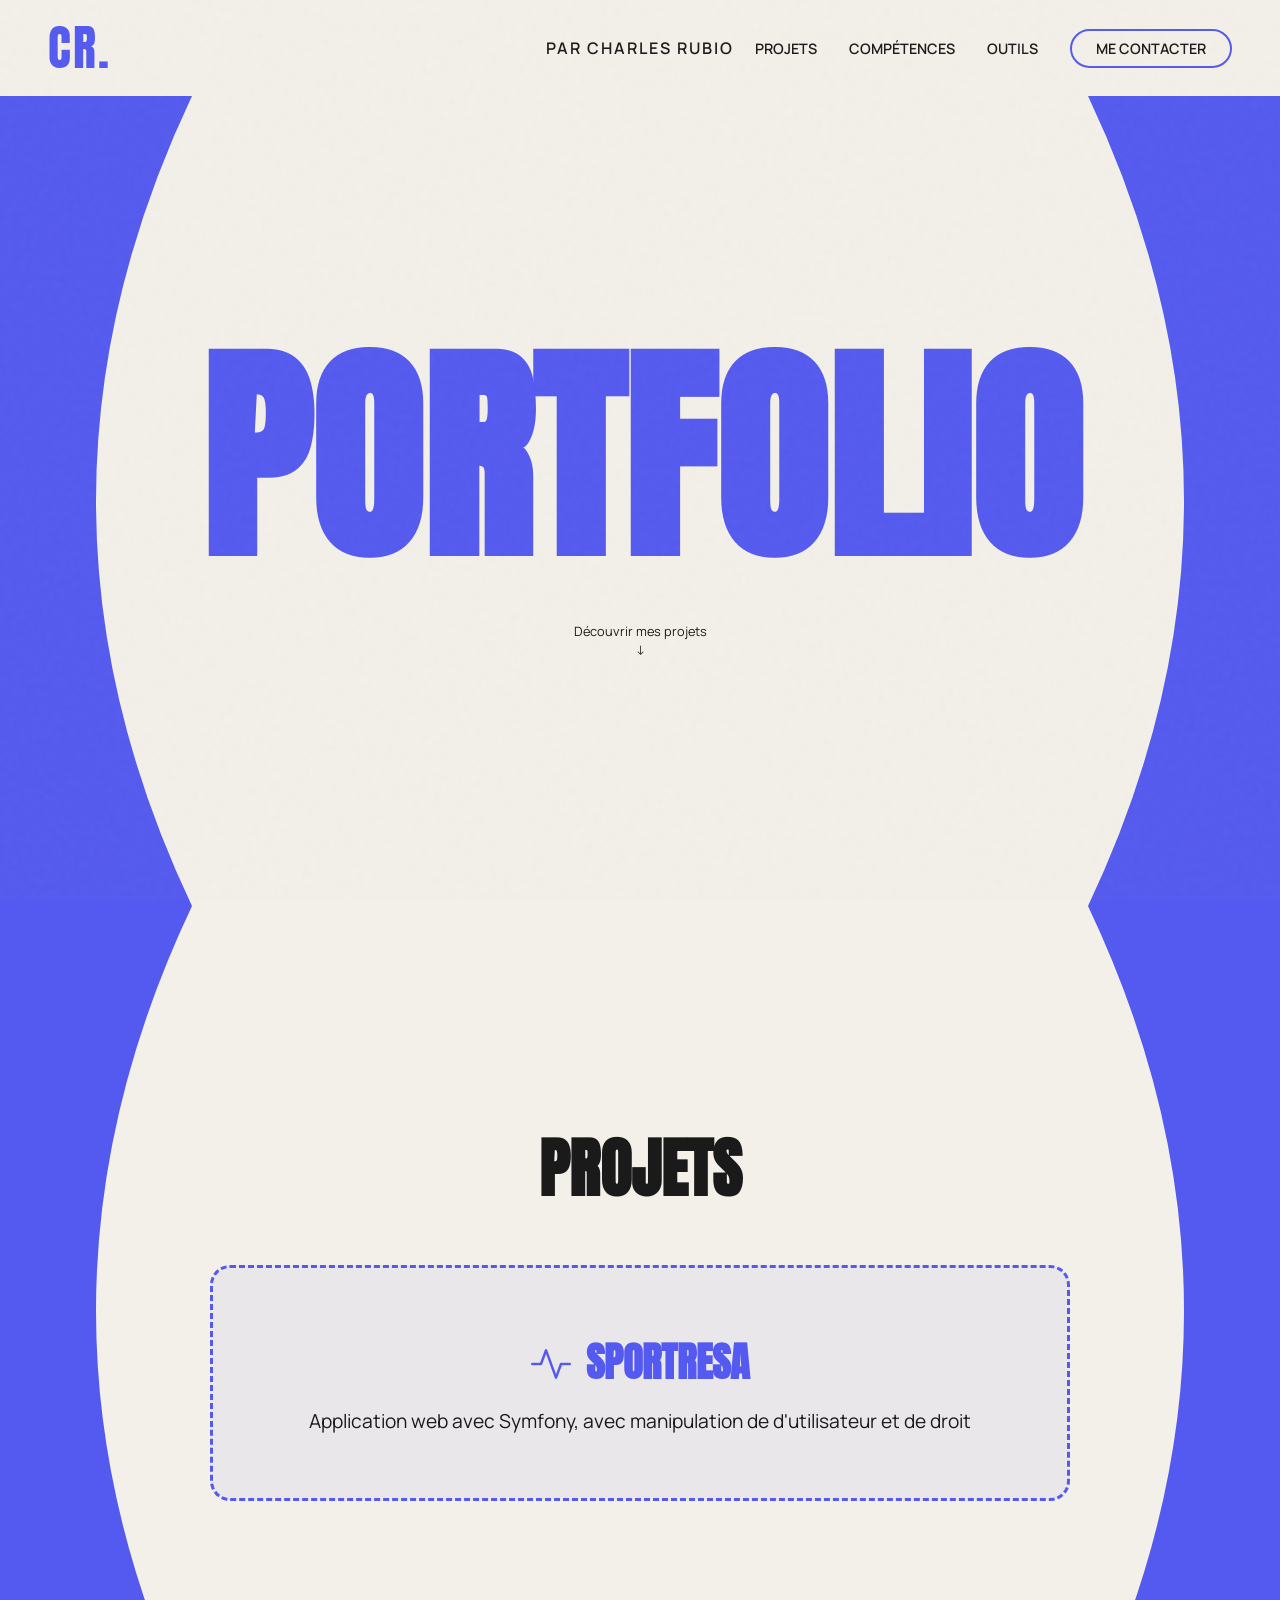
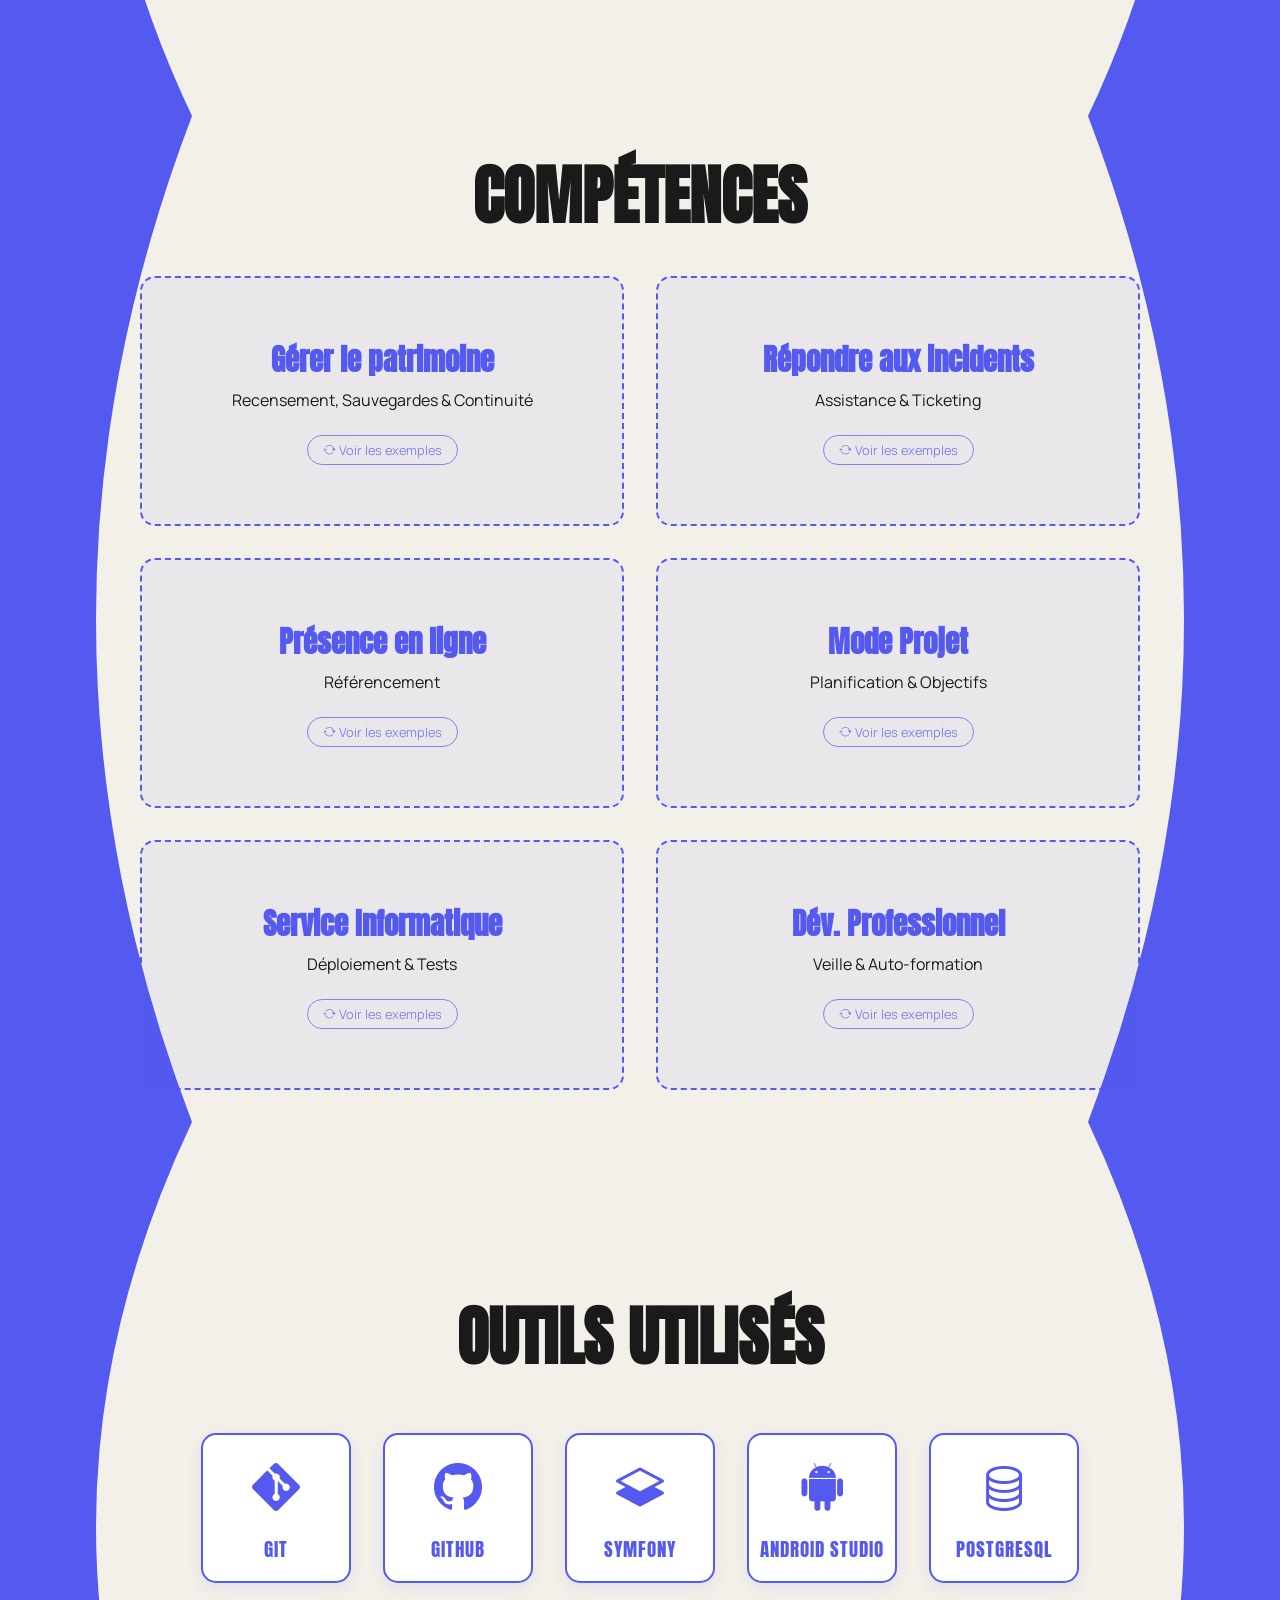
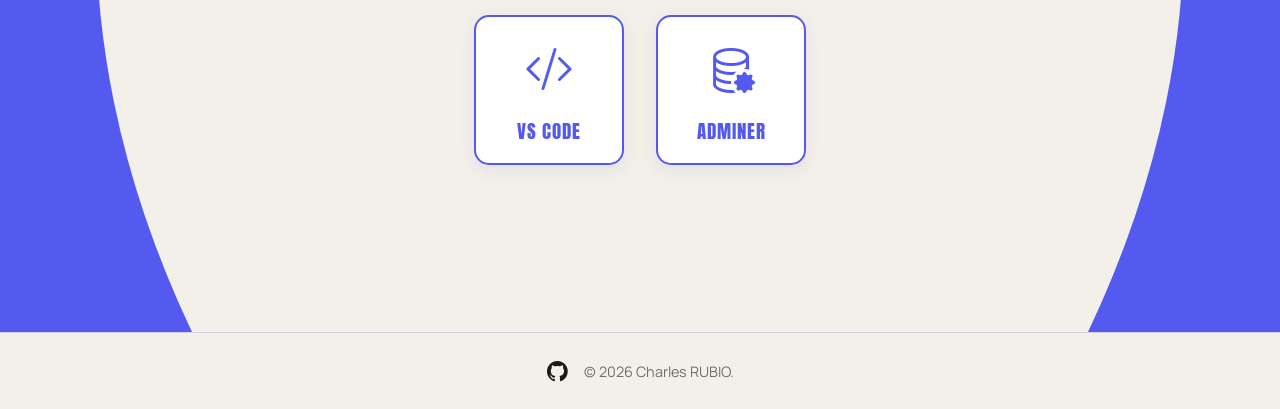
==== commit 499a8dac: "09/04/26" ====
--- a/index.html
+++ b/index.html
@@ -104,7 +104,6 @@
                                 <ul>
                                     <li>Cas Incendie OVH</li>
                                     <li>Mise en place GLPI</li>
-                                    <li>#########</li>
                                 </ul>
                                 <a href="/Compétence/comp1.html" class="btn-see-more" onclick="event.stopPropagation()">Voir plus</a>
                             </div>
@@ -123,7 +122,6 @@
                                 <ul>
                                     <li>Langage VBA</li>
                                     <li>KeyPassXC</li>
-                                    <li>#########</li>
                                 </ul>
                                 <a href="/Compétence/comp2.html" class="btn-see-more" onclick="event.stopPropagation()">Voir plus</a>
                             </div>
@@ -134,14 +132,13 @@
                         <div class="skill-card-inner">
                             <div class="skill-card-front">
                                 <h3>Présence en ligne</h3>
-                                <p>Référencement & E-réputation</p>
-                                <span class="click-info"><i class="bi bi-arrow-repeat"></i> Voir les exemples</span>
-                            </div>
-                            <div class="skill-card-back">
-                                <h3>Réalisations</h3>
-                                <ul>
-                                    <li>Optimisation SEO (Exemple)</li>
-                                    <li>Analyse de trafic Web</li>
+                                <p>Référencement</p>
+                                <span class="click-info"><i class="bi bi-arrow-repeat"></i> Voir les exemples</span>
+                            </div>
+                            <div class="skill-card-back">
+                                <h3>Réalisations</h3>
+                                <ul>
+                                    <li>TP Référencement Web</li>
                                 </ul>
                                 <a href="/Compétence/comp3.html" class="btn-see-more" onclick="event.stopPropagation()">Voir plus</a>
                             </div>
@@ -160,7 +157,6 @@
                                 <ul>
                                     <li>Git & GitHub</li>
                                     <li>SportResa</li>
-                                    <li>Projet Mobile</li>
                                 </ul>
                                 <a href="/Compétence/comp4.html" class="btn-see-more" onclick="event.stopPropagation()">Voir plus</a>
                             </div>
@@ -177,9 +173,7 @@
                             <div class="skill-card-back">
                                 <h3>Réalisations</h3>
                                 <ul>
-                                    <li>###</li>
-                                    <li>###</li>
-                                    <li>###</li>
+                                    <li>Documentation Docker</li>
                                 </ul>
                                 <a href="/Compétence/comp5.html" class="btn-see-more" onclick="event.stopPropagation()">Voir plus</a>
                             </div>
@@ -197,8 +191,6 @@
                                 <h3>Réalisations</h3>
                                 <ul>
                                     <li>Veille Informatique</li>
-                                    <li>###</li>
-                                    <li>###</li>
                                 </ul>
                                 <a href="/Compétence/comp6.html" class="btn-see-more" onclick="event.stopPropagation()">Voir plus</a>
                             </div>
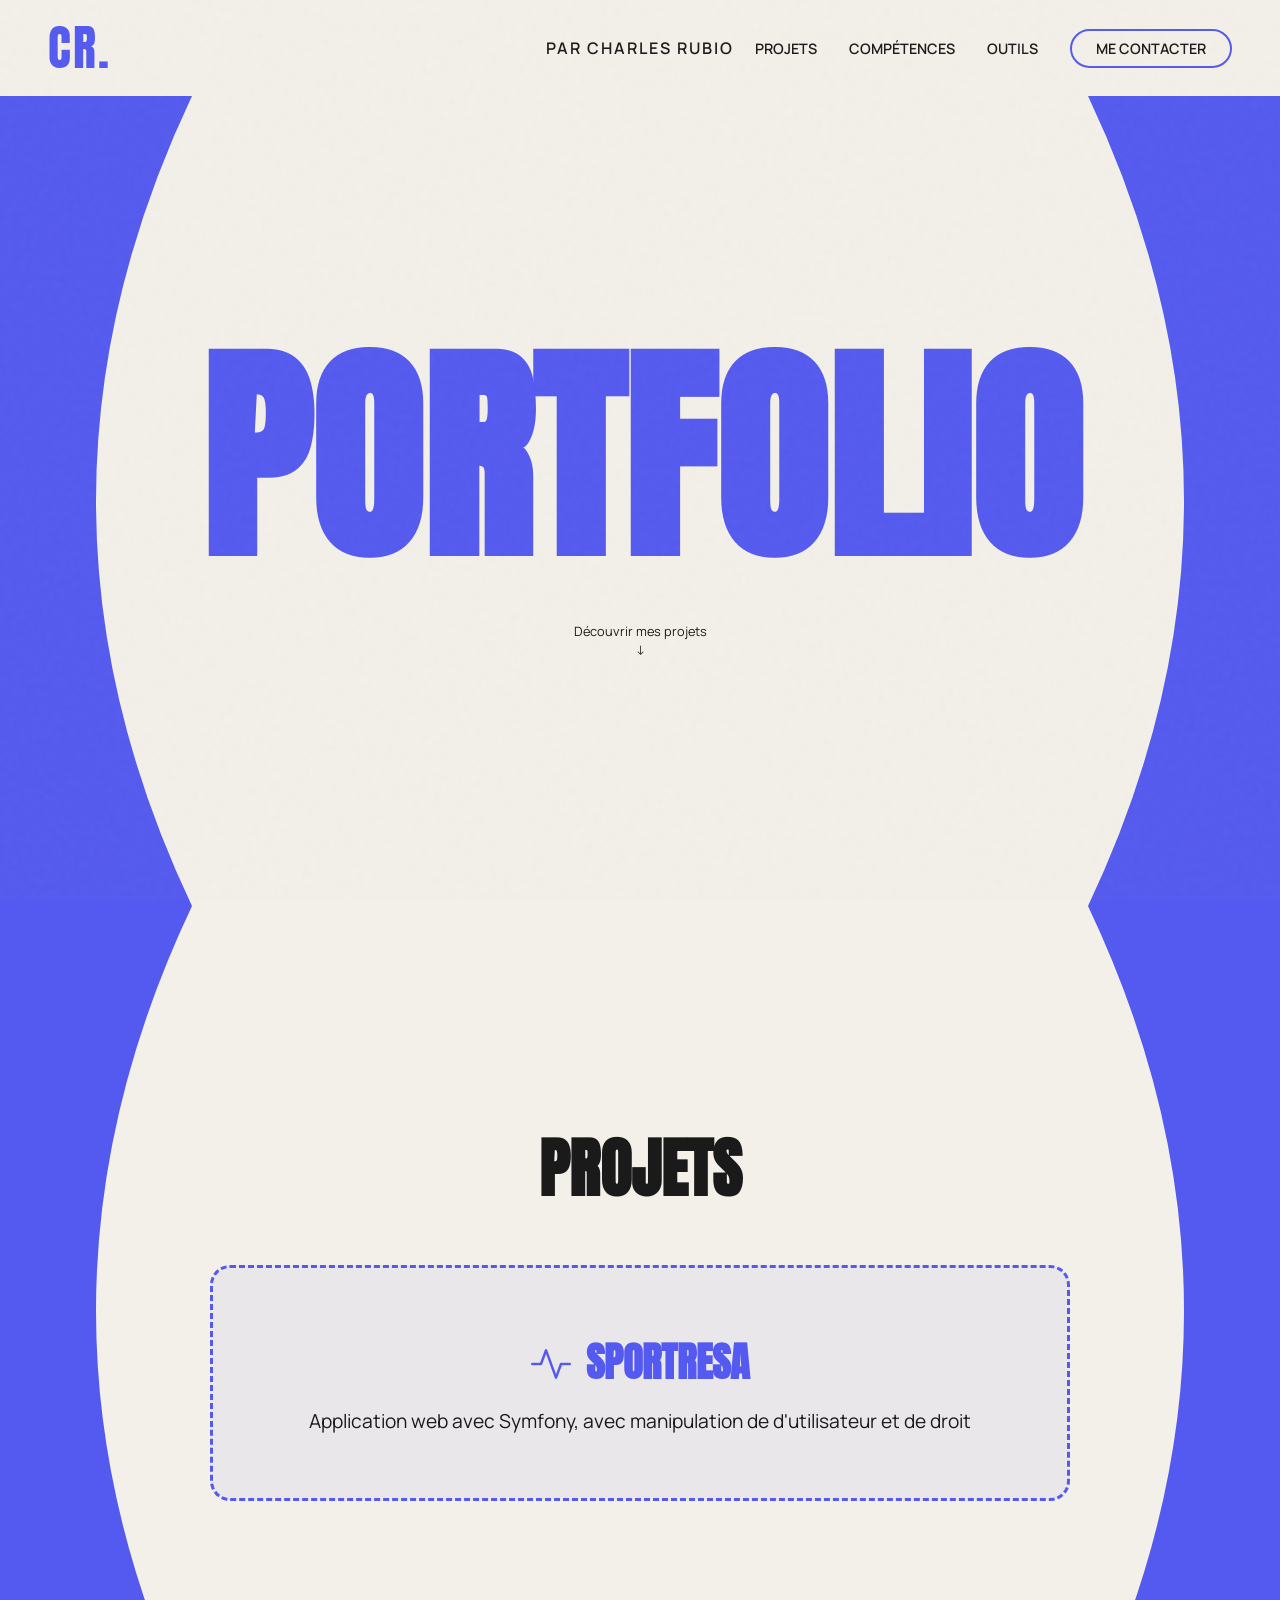
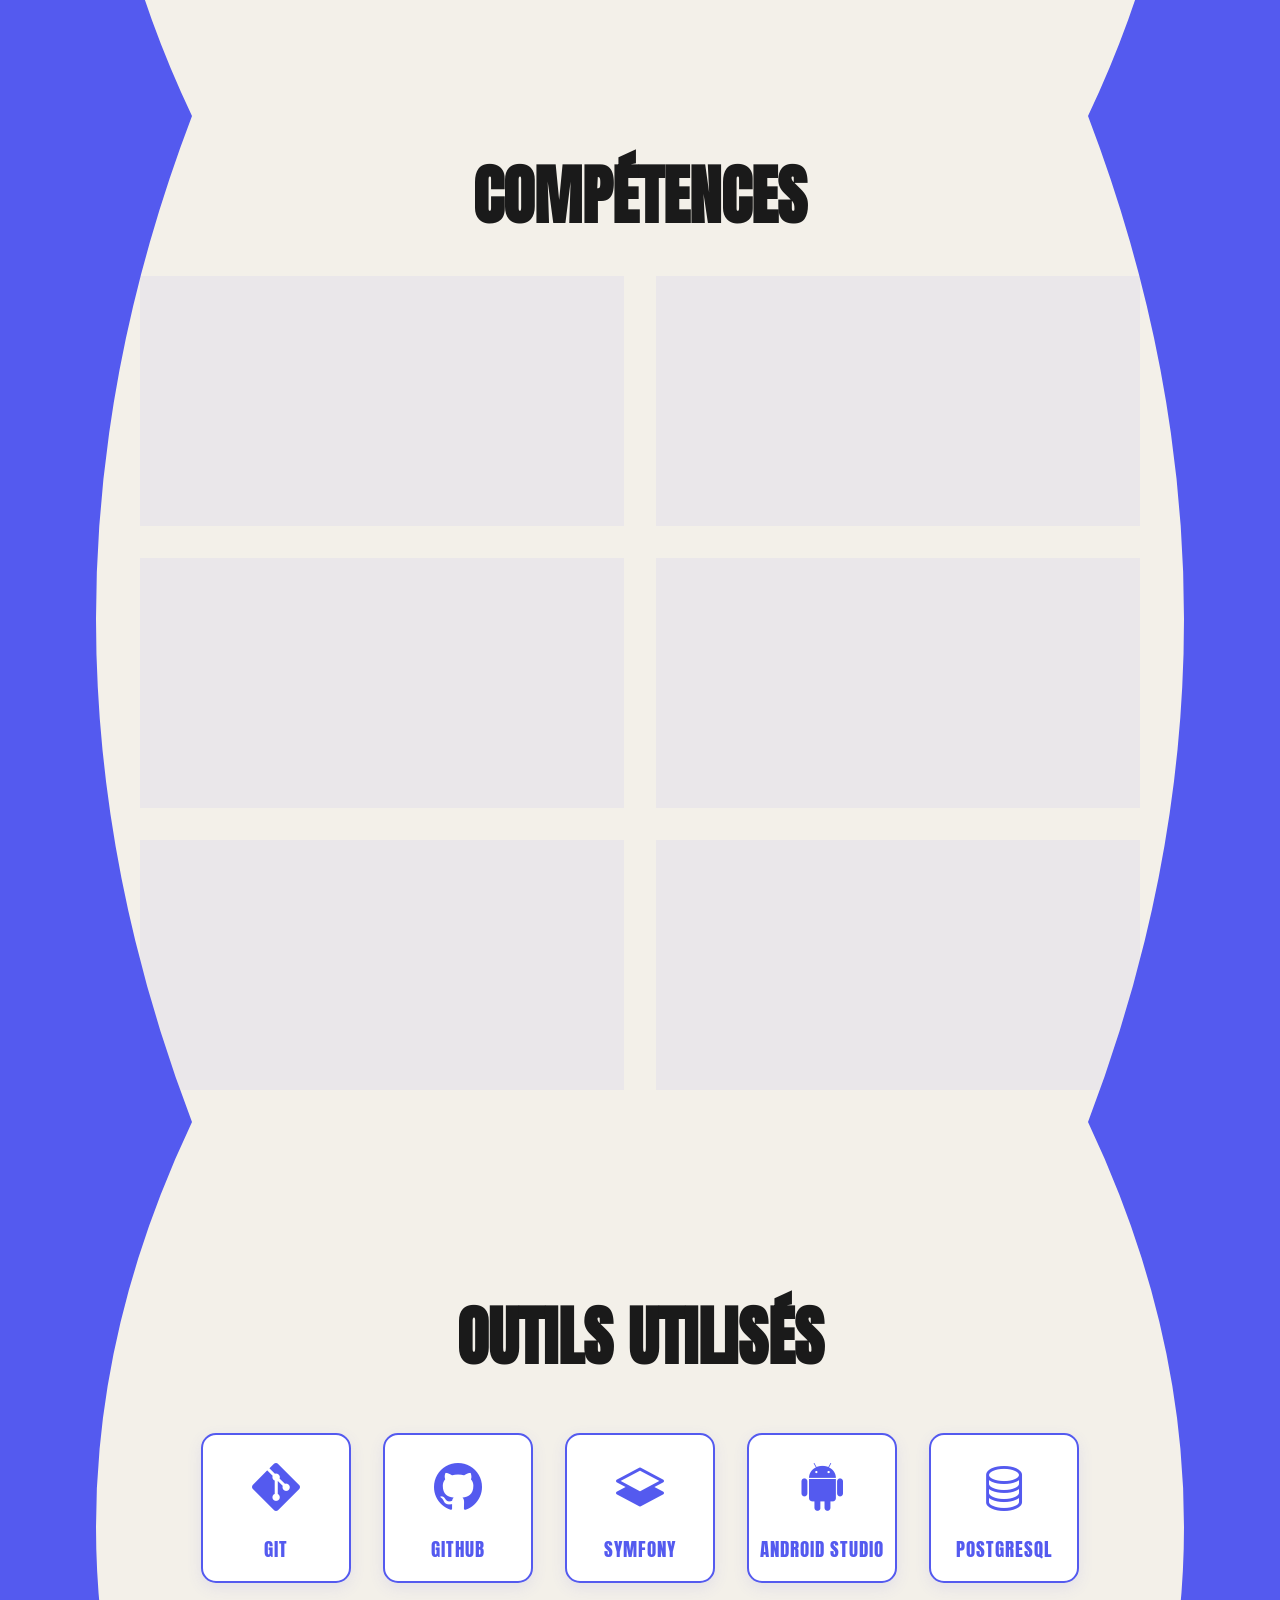
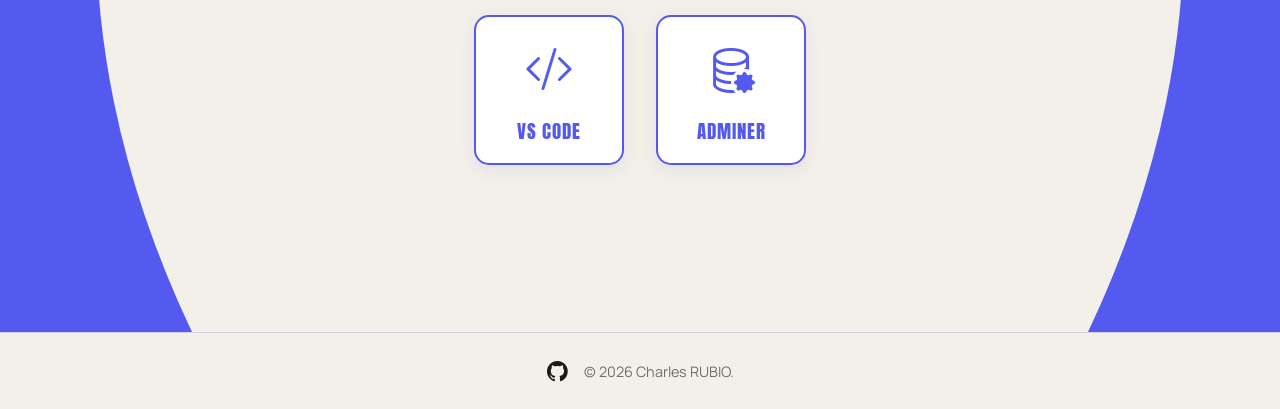
==== commit 6b14ff56: "20/04/26" ====
--- a/index.html
+++ b/index.html
@@ -105,7 +105,7 @@
                                     <li>Cas Incendie OVH</li>
                                     <li>Mise en place GLPI</li>
                                 </ul>
-                                <a href="/Compétence/comp1.html" class="btn-see-more" onclick="event.stopPropagation()">Voir plus</a>
+                                <a href="competences/comp1.html" class="btn-see-more" onclick="event.stopPropagation()">Voir plus</a>
                             </div>
                         </div>
                     </div>
@@ -123,7 +123,7 @@
                                     <li>Langage VBA</li>
                                     <li>KeyPassXC</li>
                                 </ul>
-                                <a href="/Compétence/comp2.html" class="btn-see-more" onclick="event.stopPropagation()">Voir plus</a>
+                                <a href="competences/comp2.html" class="btn-see-more" onclick="event.stopPropagation()">Voir plus</a>
                             </div>
                         </div>
                     </div>
@@ -140,7 +140,7 @@
                                 <ul>
                                     <li>TP Référencement Web</li>
                                 </ul>
-                                <a href="/Compétence/comp3.html" class="btn-see-more" onclick="event.stopPropagation()">Voir plus</a>
+                                <a href="competences/comp3.html" class="btn-see-more" onclick="event.stopPropagation()">Voir plus</a>
                             </div>
                         </div>
                     </div>
@@ -158,7 +158,7 @@
                                     <li>Git & GitHub</li>
                                     <li>SportResa</li>
                                 </ul>
-                                <a href="/Compétence/comp4.html" class="btn-see-more" onclick="event.stopPropagation()">Voir plus</a>
+                                <a href="competences/comp4.html" class="btn-see-more" onclick="event.stopPropagation()">Voir plus</a>
                             </div>
                         </div>
                     </div>
@@ -175,7 +175,7 @@
                                 <ul>
                                     <li>Documentation Docker</li>
                                 </ul>
-                                <a href="/Compétence/comp5.html" class="btn-see-more" onclick="event.stopPropagation()">Voir plus</a>
+                                <a href="competences/comp5.html" class="btn-see-more" onclick="event.stopPropagation()">Voir plus</a>
                             </div>
                         </div>
                     </div>
@@ -191,8 +191,9 @@
                                 <h3>Réalisations</h3>
                                 <ul>
                                     <li>Veille Informatique</li>
-                                </ul>
-                                <a href="/Compétence/comp6.html" class="btn-see-more" onclick="event.stopPropagation()">Voir plus</a>
+                                    <li>ANSSI & CNIL</li>
+                                </ul>
+                                <a href="competences/comp6.html" class="btn-see-more" onclick="event.stopPropagation()">Voir plus</a>
                             </div>
                         </div>
                     </div>
@@ -307,4 +308,4 @@
 
    <script src="script.js"></script>
 </body>
-</html>+</html>
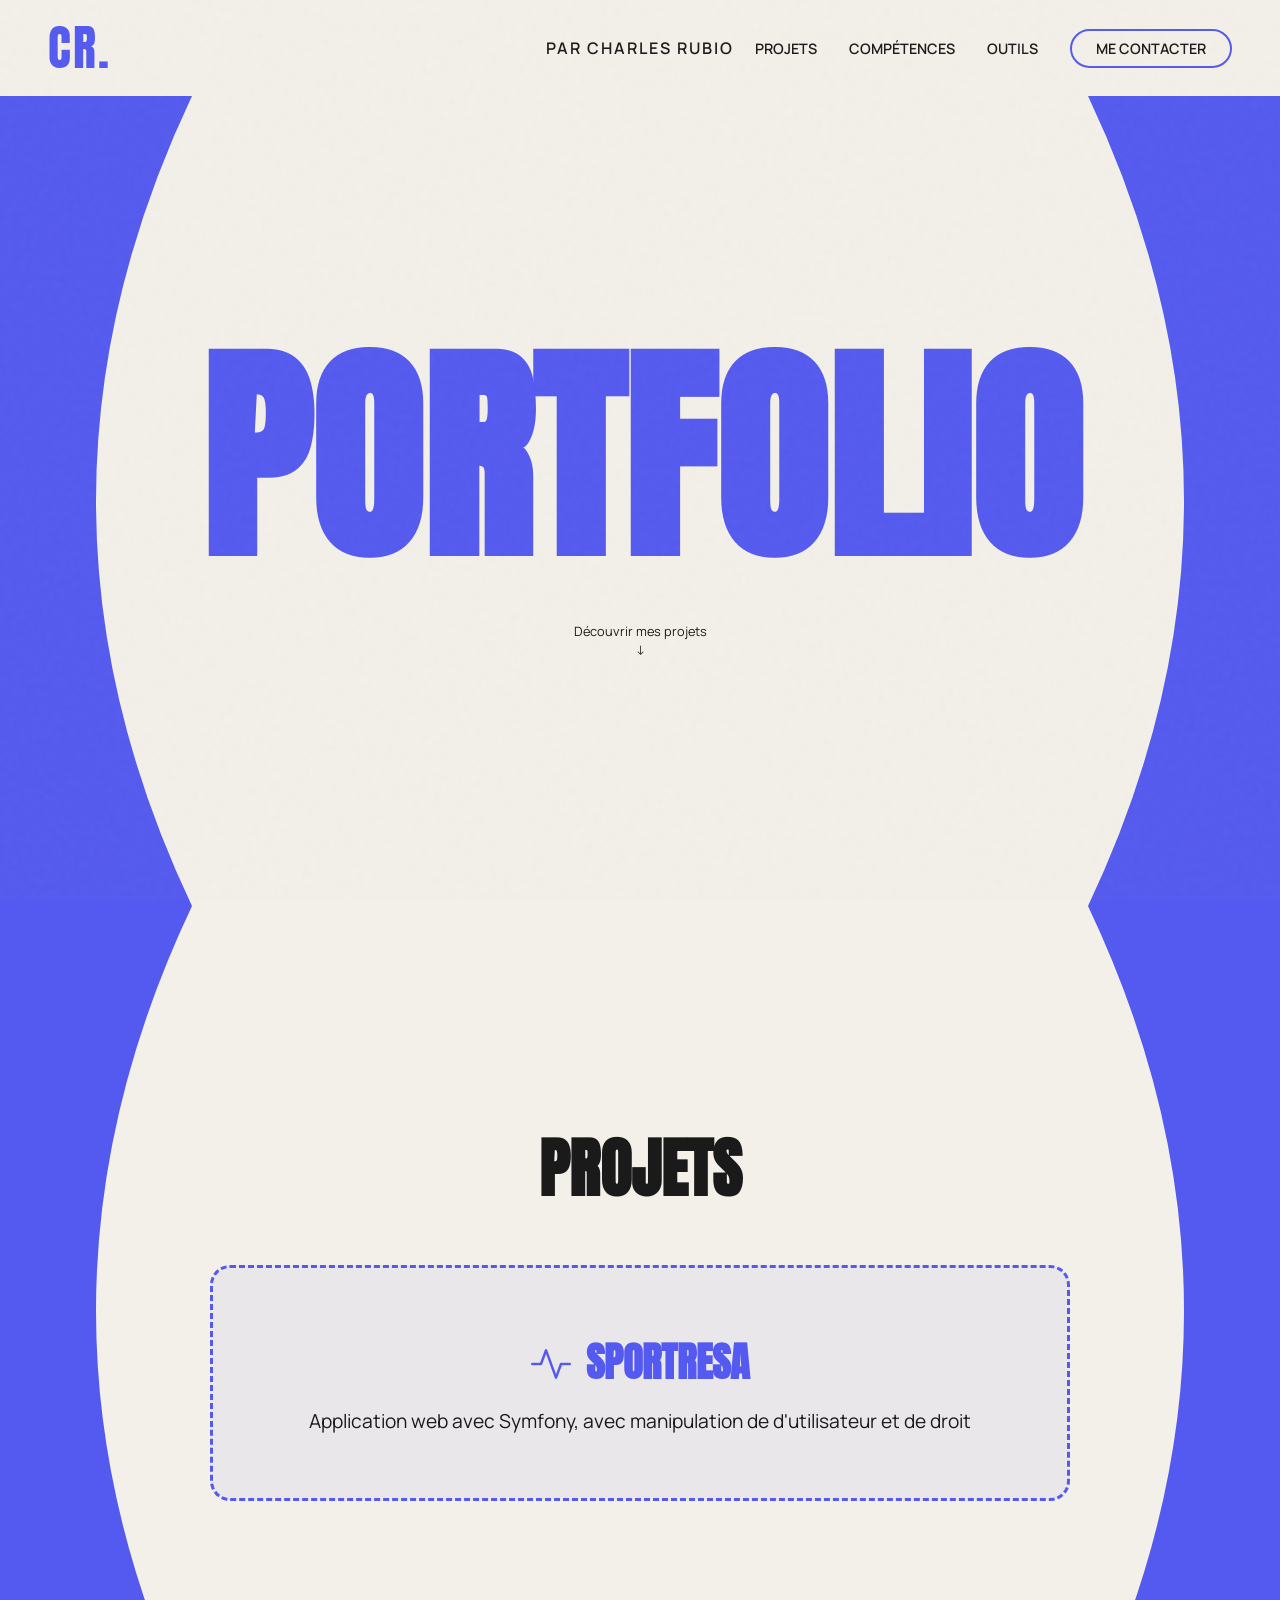
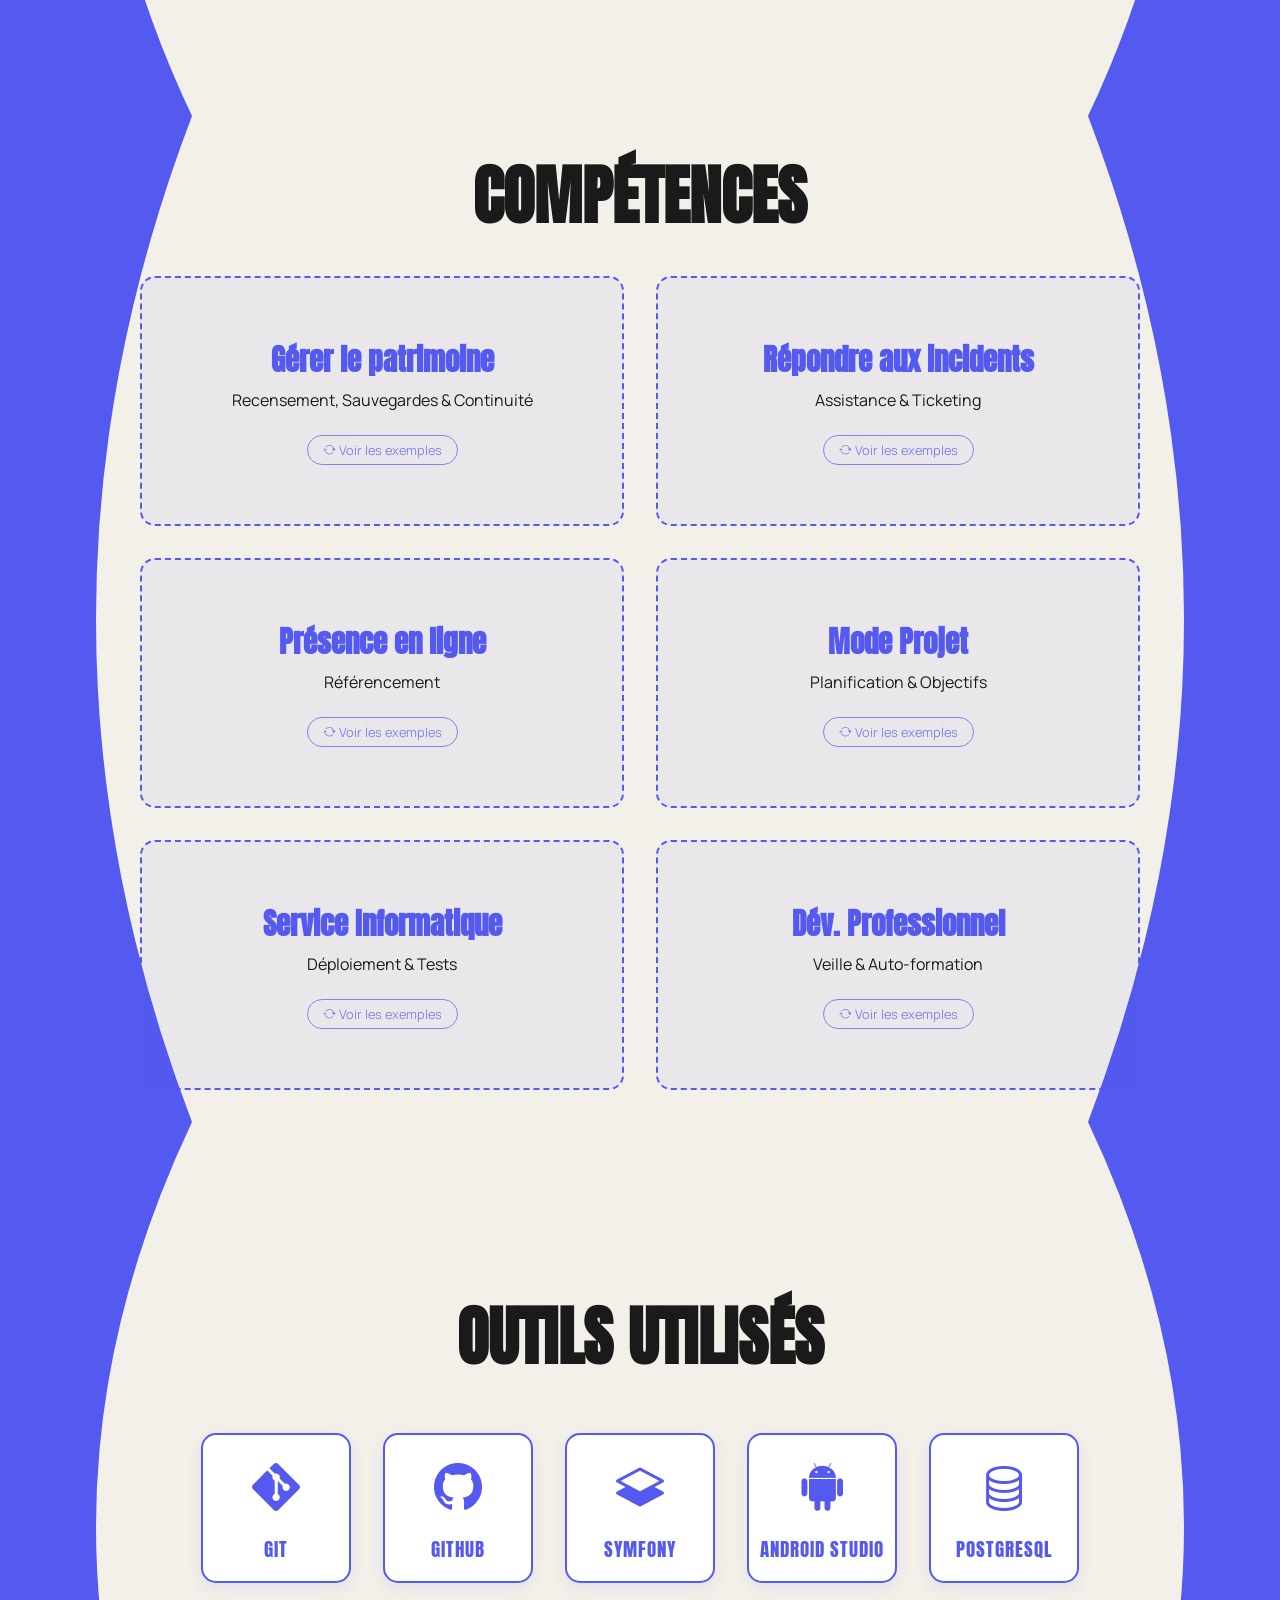
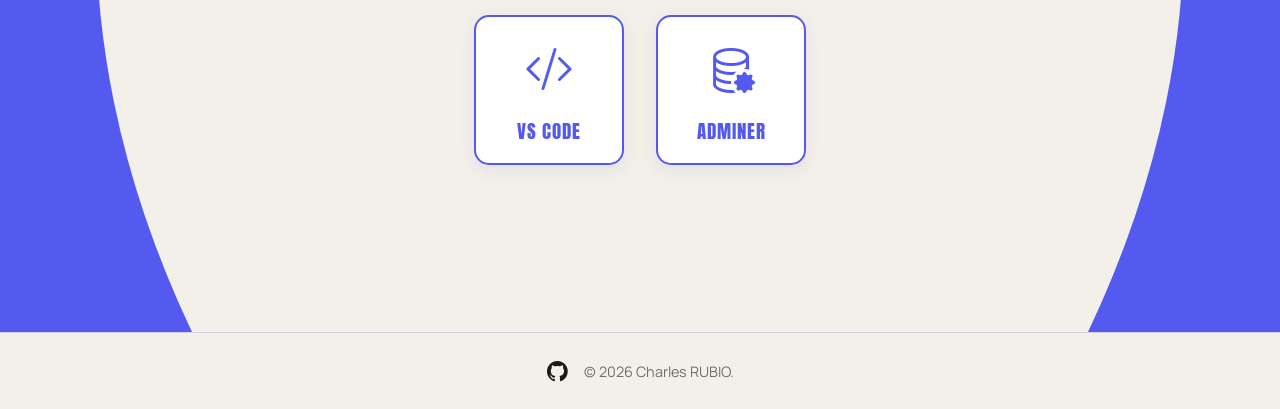
==== commit 75f55db8: "Add YouTube course to achievements list" ====
--- a/index.html
+++ b/index.html
@@ -192,6 +192,7 @@
                                 <ul>
                                     <li>Veille Informatique</li>
                                     <li>ANSSI & CNIL</li>
+                                    <li>Cours YouTube</li>
                                 </ul>
                                 <a href="competences/comp6.html" class="btn-see-more" onclick="event.stopPropagation()">Voir plus</a>
                             </div>
